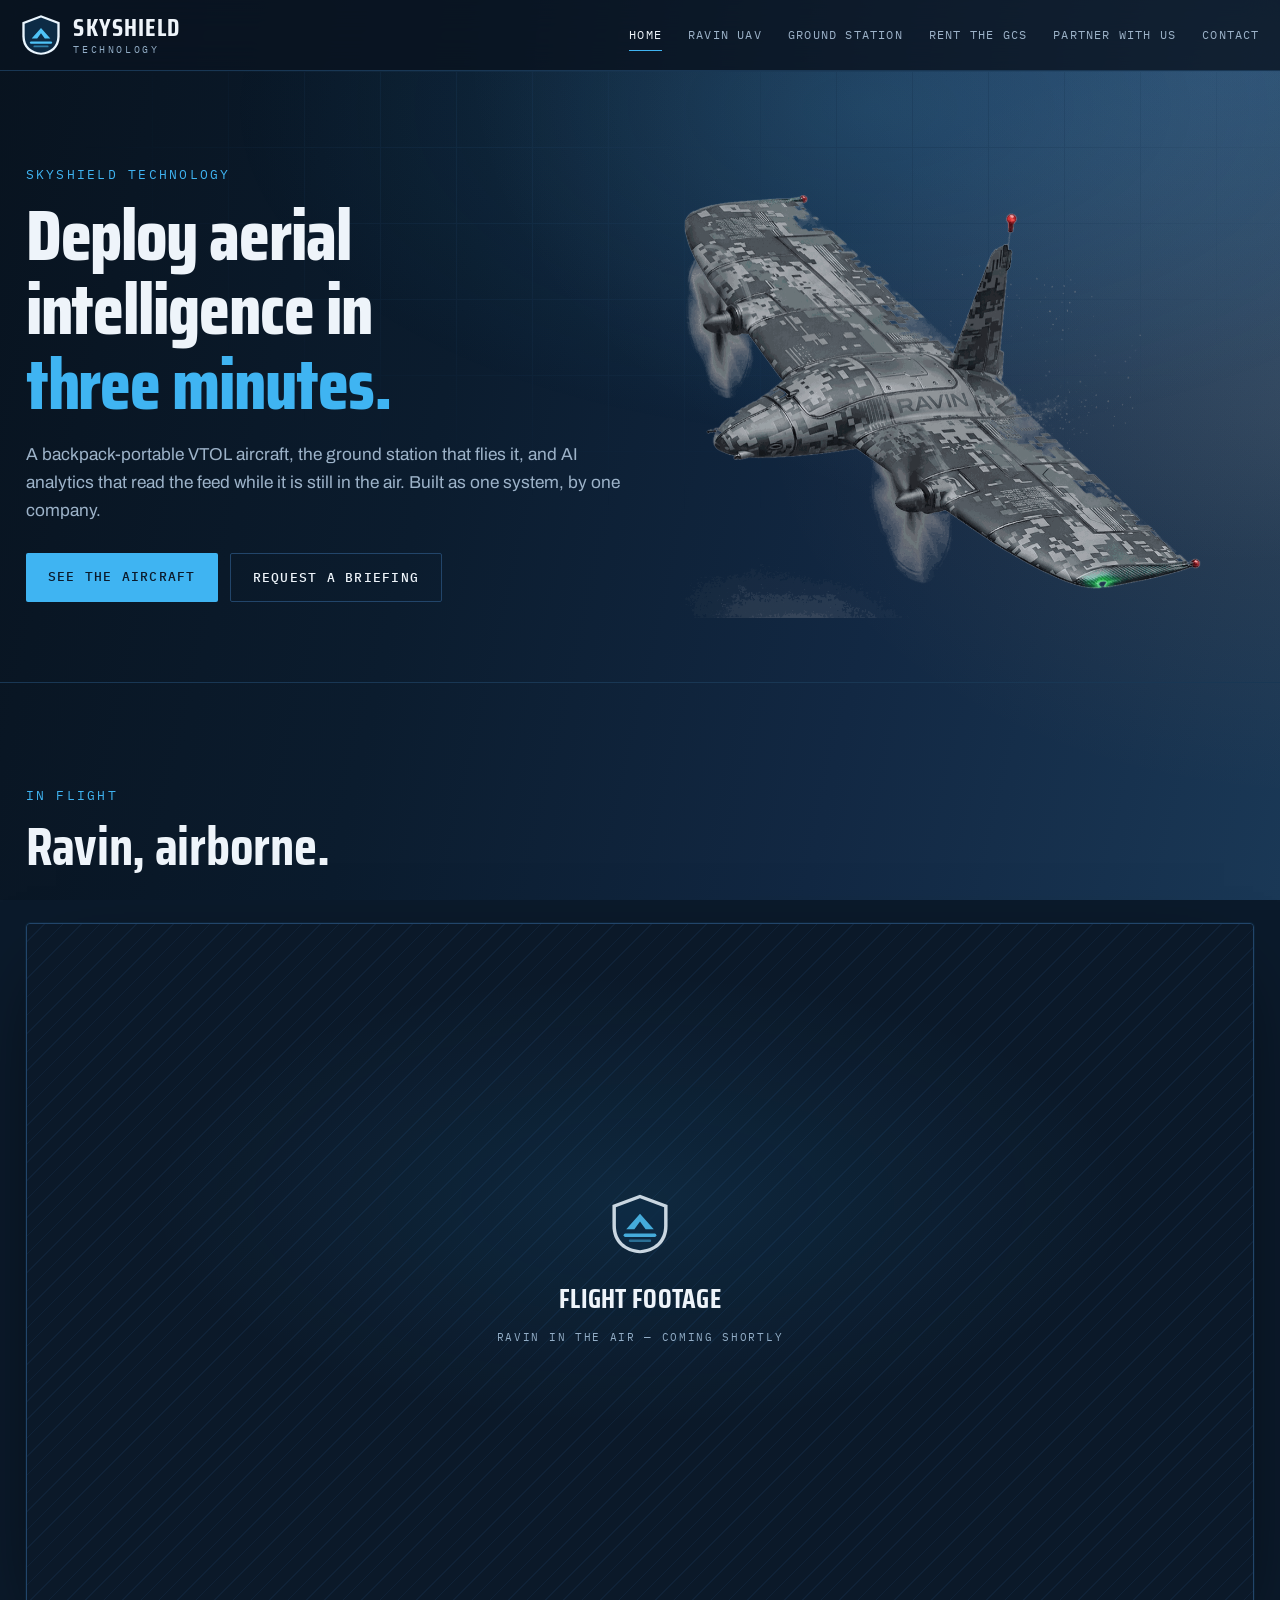
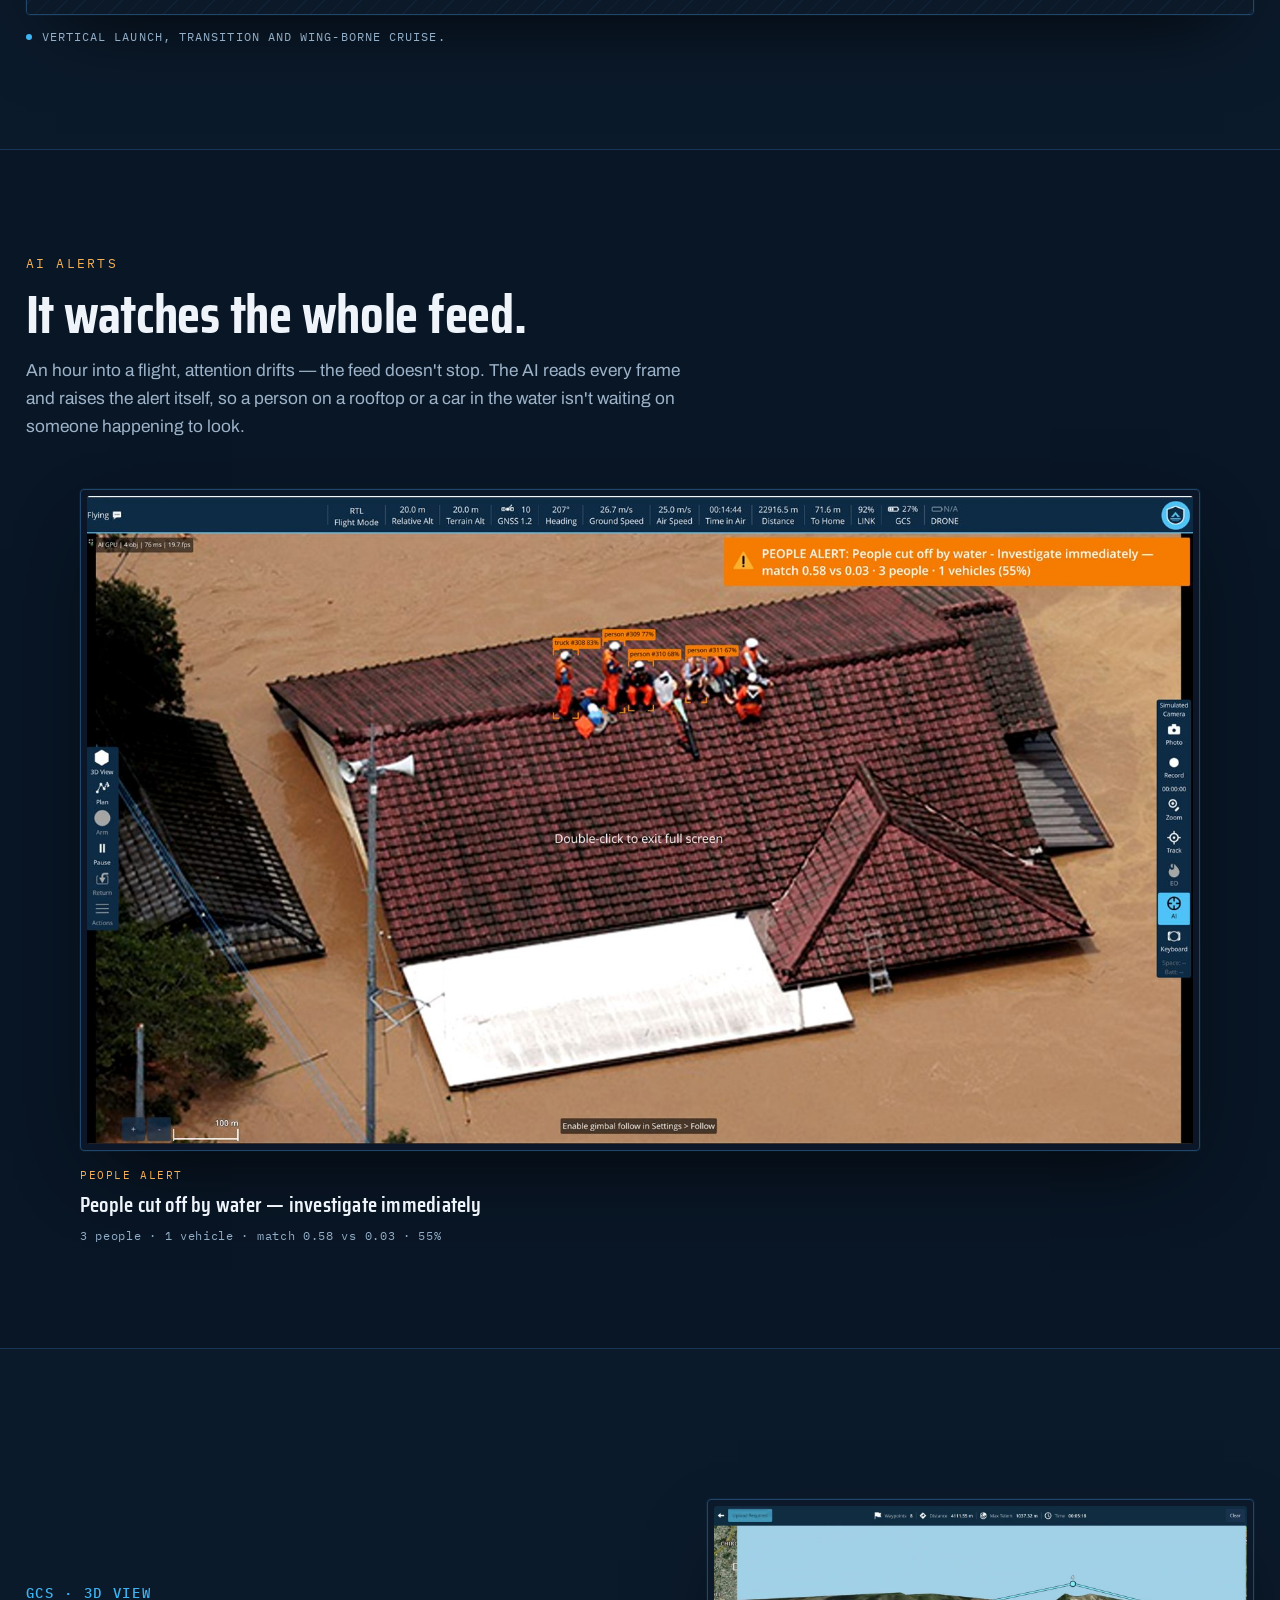
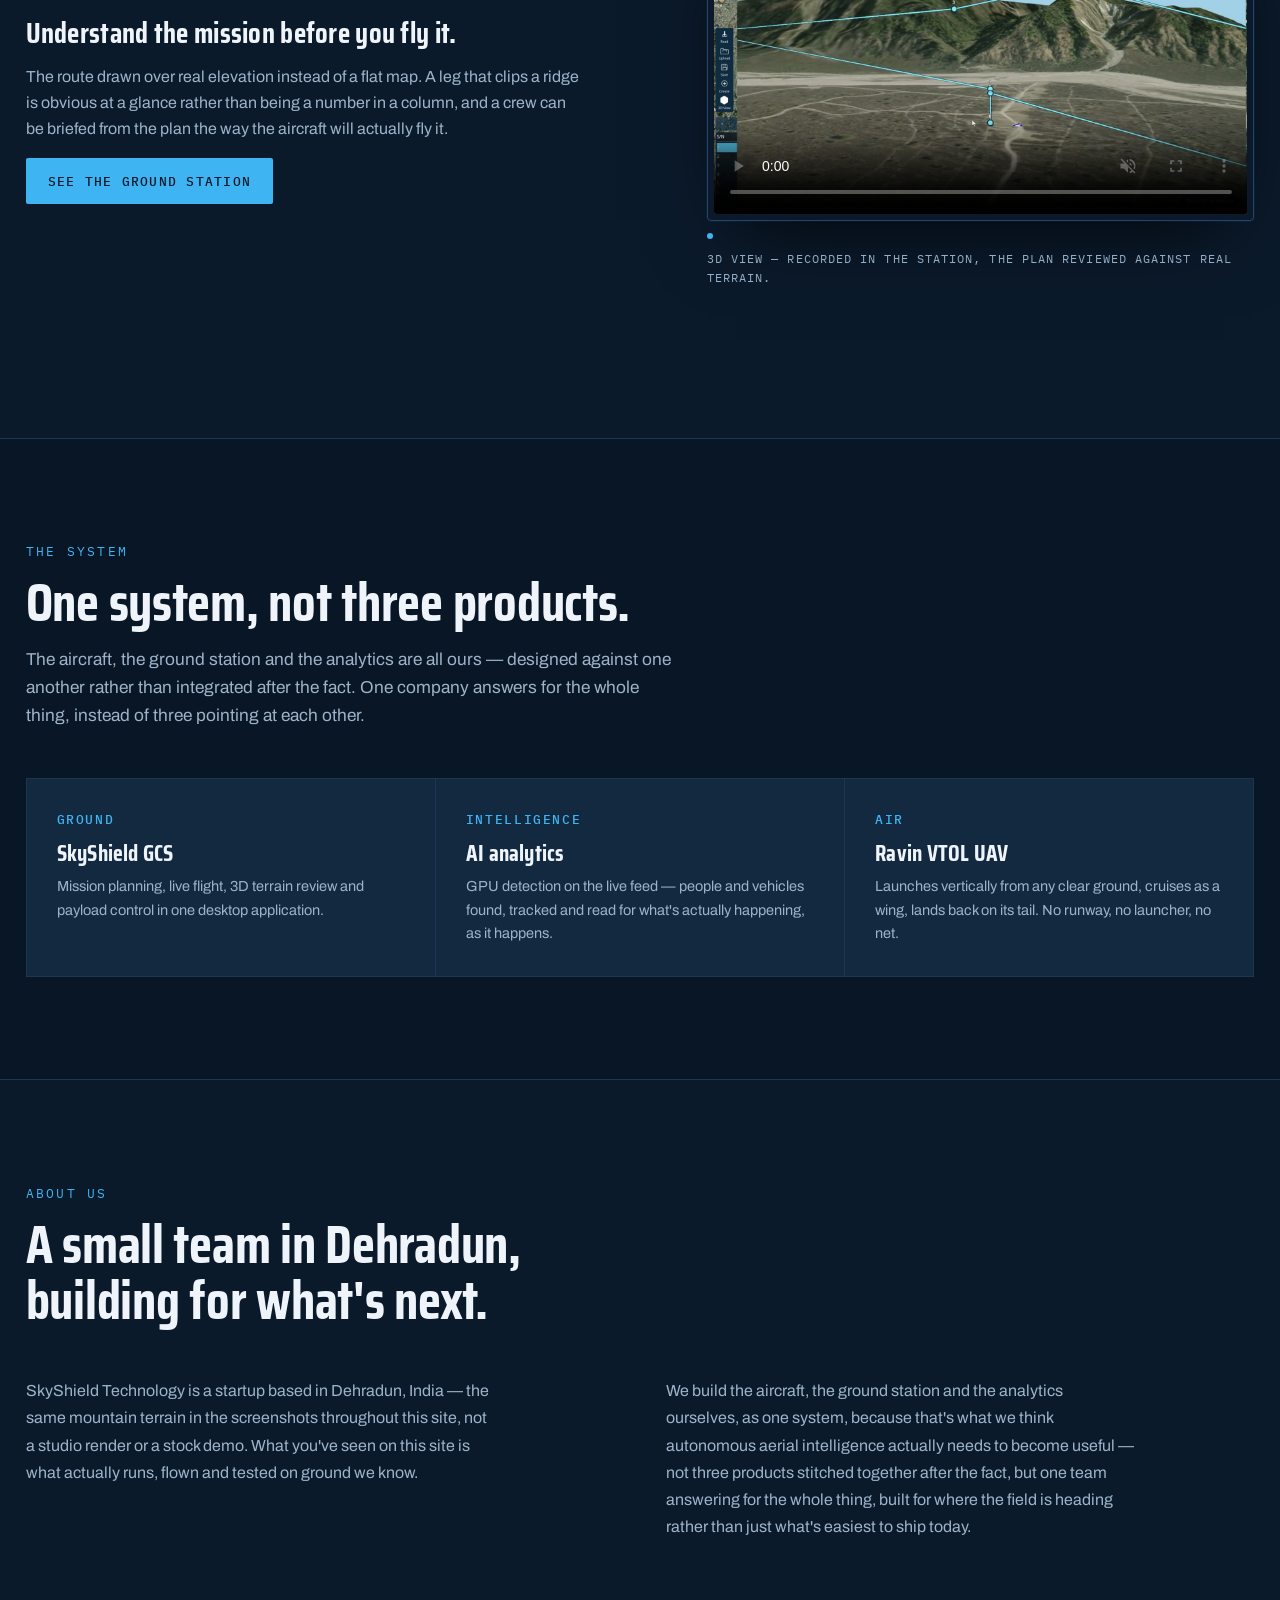
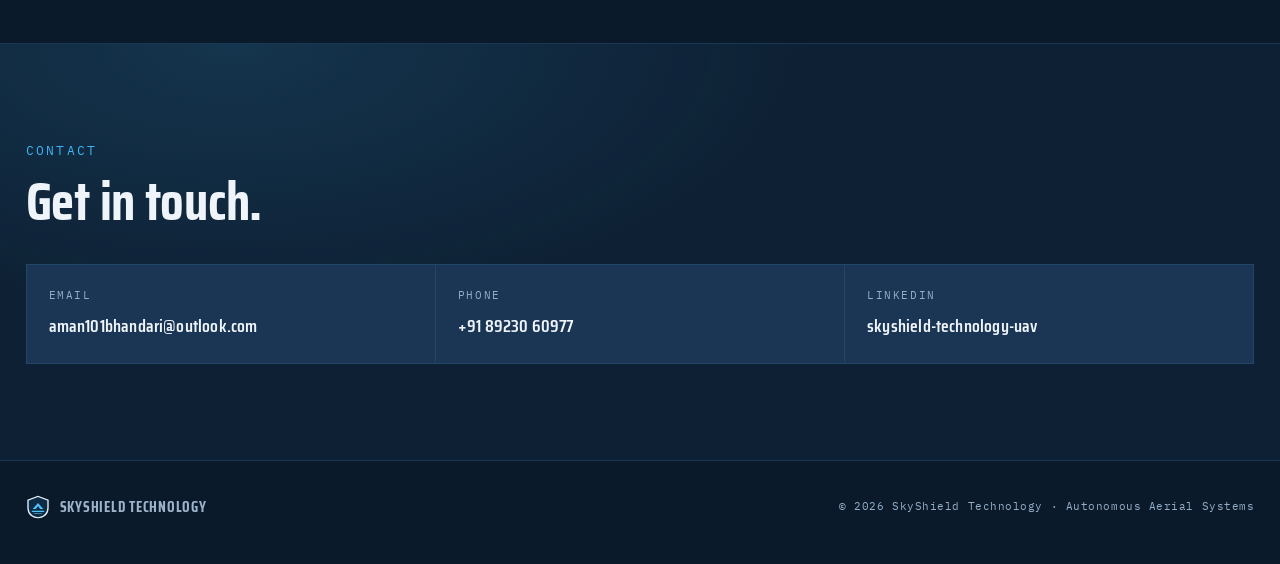
==== index.html @ d3420829 "Make the site usable on phones Below 940px the five nav links were hidden with nothing in their plac" ====
<!DOCTYPE html>
<html lang="en">
<head>
<meta charset="utf-8">
<meta name="viewport" content="width=device-width, initial-scale=1">
<title>SkyShield Technology</title>
<meta name="description" content="SkyShield Technology builds the Ravin VTOL UAV, the SkyShield ground control station and an on-GPU AI analytics system — aerial intelligence deployed in three minutes.">
<link rel="icon" href="assets/logo.svg">
<link rel="preconnect" href="https://fonts.googleapis.com">
<link rel="preconnect" href="https://fonts.gstatic.com" crossorigin>
<link rel="stylesheet" href="https://fonts.googleapis.com/css2?family=Saira+Condensed:wght@600;700;800&family=Archivo:wght@400;500;600&family=IBM+Plex+Mono:wght@400;500&display=swap">
<link rel="stylesheet" href="assets/site.css">
<script>document.documentElement.classList.add('js')</script>
</head>
<body>

<header>
  <div class="navbar">
    <a class="brand" href="index.html">
      <img src="assets/logo.svg" alt="">
      <span class="brand-name">
        <b>Sky<i>Shield</i></b>
        <span>Technology</span>
      </span>
    </a>
    <nav class="links" id="siteNav" aria-label="Main">
      <a href="index.html" aria-current="page">Home</a>
      <a href="ravin.html">Ravin UAV</a>
      <a href="gcs.html">Ground Station</a>
      <a href="rent.html">Rent the GCS</a>
      <a href="partner.html">Partner With Us</a>
    </nav>
    <a class="nav-contact" href="#contact">Contact</a>
    <button class="nav-toggle" type="button" aria-expanded="false" aria-controls="siteNav" aria-label="Menu">
      <span></span><span></span><span></span>
    </button>
  </div>
</header>

<section class="hero">
  <div class="hero-inner">
    <div>
      <p class="eyebrow">SkyShield Technology</p>
      <h1>Deploy aerial intelligence in <em>three minutes.</em></h1>
      <p class="lede">
        A backpack-portable VTOL aircraft, the ground station that flies it, and
        AI analytics that read the feed while it is still in the air. Built as
        one system, by one company.
      </p>
      <div class="actions">
        <a class="btn btn-primary" href="ravin.html">See the aircraft</a>
        <a class="btn btn-ghost" href="#contact">Request a briefing</a>
      </div>
    </div>
    <img class="hero-art" src="assets/ravin-render.png"
         alt="The Ravin VTOL tailsitter in flight in a digital camouflage scheme, both wing propellers turning and wingtip navigation lights lit.">
  </div>
</section>

<section class="band">
  <div class="wrap">
    <div class="sechead">
      <p class="eyebrow">In flight</p>
      <h2 class="h2">Ravin, airborne.</h2>
    </div>

    <!-- Reserved slot for real Ravin flight footage. Drop the file in as
         assets/ravin-flight.mp4 and it replaces the placeholder automatically —
         no markup change needed. -->
    <figure class="flightslot" id="flightSlot">
      <div class="screenframe">
        <video id="flightVideo" controls muted loop playsinline preload="metadata" hidden
               poster="assets/ravin-flight-poster.jpg">
          <source src="assets/ravin-flight.mp4" type="video/mp4">
        </video>
        <div class="vidplaceholder" id="flightPlaceholder">
          <svg viewBox="0 0 72 72" aria-hidden="true">
            <path d="M36 2 4 14v24c0 20 14 30.5 32 32 18-1.5 32-12 32-32V14Z" fill="#eaf6ff"/>
            <path d="M36 6 8 16.5v21.3C8 55.8 20 65 36 66.4 52 65 64 55.8 64 37.8V16.5Z" fill="#0d2b45"/>
            <path d="M20 42 36 24l16 18h-9.5L36 33.2 29.5 42Z" fill="#4fc3f7"/>
            <rect x="17" y="47" width="38" height="4" rx="2" fill="#4fc3f7"/>
            <rect x="23" y="54" width="26" height="3" rx="1.5" fill="#4fc3f7" opacity=".55"/>
          </svg>
          <span style="display:block">
            <b>Flight footage</b>
            <span>Ravin in the air — coming shortly</span>
          </span>
        </div>
      </div>
      <p class="shot-cap">Vertical launch, transition and wing-borne cruise.</p>
    </figure>
  </div>
</section>

<section class="band alt">
  <div class="wrap">
    <div class="sechead">
      <p class="eyebrow amber">AI alerts</p>
      <h2 class="h2">It watches the whole feed.</h2>
      <p class="lede">
        An hour into a flight, attention drifts — the feed doesn't stop. The AI reads
        every frame and raises the alert itself, so a person on a rooftop or a car in
        the water isn't waiting on someone happening to look.
      </p>
    </div>

    <!-- Captions are real markup rather than data- attributes on the slides: with the
         script absent, the image and caption already carrying "active" are the ones that
         show, so this degrades to a single captioned screenshot rather than an empty
         frame or an unlabelled one. -->
    <div class="alertshow" id="alertShow">
      <div class="screenframe">
        <div class="alertstage">
          <img class="active" src="assets/alert-people-rooftop.jpg"
               alt="The ground station over a flooded town, the water risen to the eaves. Four people in orange rescue gear are gathered on a tiled rooftop, each boxed and labelled — person #309 at 77 percent, person #310 at 68 percent, person #311 at 67 percent — with a truck picked out at 83 percent. An amber banner reads 'PEOPLE ALERT: People cut off by water - Investigate immediately — match 0.58 vs 0.03 · 3 people · 1 vehicles (55%)'.">
          <img src="assets/alert-people-swimmer.jpg" loading="lazy"
               alt="A wide stretch of open turquoise water seen from altitude, empty but for two swimmers far apart. Both are boxed and labelled, person #5 at 67 percent and person #4 at 78 percent. An amber banner reads 'PEOPLE ALERT: Person in water - Investigate immediately — match 0.65 vs 0.00 · 1 people (65%)'.">
          <img src="assets/alert-vehicle-water.jpg" loading="lazy"
               alt="A top-down view of a pale blue car stranded in brown floodwater beside a submerged roadway, wake streaming past it. The car is boxed and labelled car #351 at 94 percent. An amber banner reads 'VEHICLE ALERT: Vehicle in water - Investigate - occupants unknown — match 0.73 vs 0.24 · 1 vehicles · Flooding 0.70 (48%)'.">
          <img src="assets/alert-vehicle-fire.jpg" loading="lazy"
               alt="An overhead view of a car park where an articulated tanker is alight, black smoke streaming across the tarmac. Two fire engines already on scene are boxed and labelled at 62 and 66 percent, the burning trailer at 56 percent. An amber banner reads 'VEHICLE ALERT: Vehicle on fire - Investigate for occupants — match 0.84 vs 0.00 · 1 people · Fire seen 0.48 (84%)'.">
          <img src="assets/alert-fire-wildfire.jpg" loading="lazy"
               alt="Woodland seen from directly above, pale smoke drifting in sheets across burnt ground with small fronts of open flame showing orange between the trees and a cluster of outbuildings near the centre. An amber banner reads 'FIRE ALERT: Fire seen - Investigate extent — match 0.47 vs 0.00 (47%)'.">
        </div>
      </div>

      <div class="alertcaps">
        <div class="acap active">
          <span class="atype">People alert</span>
          <b>People cut off by water — investigate immediately</b>
          <span class="ameta">3 people · 1 vehicle · match 0.58 vs 0.03 · 55%</span>
        </div>
        <div class="acap">
          <span class="atype">People alert</span>
          <b>Person in water — investigate immediately</b>
          <span class="ameta">1 person · match 0.65 vs 0.00 · 65%</span>
        </div>
        <div class="acap">
          <span class="atype">Vehicle alert</span>
          <b>Vehicle in water — occupants unknown</b>
          <span class="ameta">1 vehicle · flooding 0.70 · match 0.73 vs 0.24 · 48%</span>
        </div>
        <div class="acap">
          <span class="atype">Vehicle alert</span>
          <b>Vehicle on fire — investigate for occupants</b>
          <span class="ameta">1 person · fire seen 0.48 · match 0.84 vs 0.00 · 84%</span>
        </div>
        <div class="acap">
          <span class="atype">Fire alert</span>
          <b>Fire seen — investigate extent</b>
          <span class="ameta">match 0.47 vs 0.00 · 47%</span>
        </div>
      </div>
    </div>
  </div>
</section>

<section class="band">
  <div class="wrap">
    <div class="window flip">
      <div class="window-body">
        <span class="winlabel">GCS · 3D View</span>
        <h3>Understand the mission before you fly it.</h3>
        <p class="sub">The route drawn over real elevation instead of a flat map. A leg that clips a ridge is obvious at a glance rather than being a number in a column, and a crew can be briefed from the plan the way the aircraft will actually fly it.</p>
        <div class="actions">
          <a class="btn btn-primary" href="gcs.html">See the ground station</a>
        </div>
      </div>
      <div class="window-media">
        <!-- controls + preload="metadata" rather than the autoplay this same recording gets
             on gcs.html, for two reasons: it matches the flight-footage slot further down
             this page, and the file is 3.2MB — four times the rest of the home page put
             together — which is not worth spending before a visitor asks for it. The poster
             is a real frame from the recording, so the slot reads as a screenshot until
             played rather than as an empty box. -->
        <div class="screenframe">
          <video controls muted loop playsinline preload="metadata"
                 poster="assets/gcs-demo-poster.jpg">
            <source src="assets/skyshield-gcs-demo.mp4" type="video/mp4">
          </video>
        </div>
        <p class="shot-cap">3D View — recorded in the station, the plan reviewed against real terrain.</p>
      </div>
    </div>
  </div>
</section>

<section class="band alt">
  <div class="wrap">
    <div class="sechead">
      <p class="eyebrow">The system</p>
      <h2 class="h2">One system, not three products.</h2>
      <p class="lede">
        The aircraft, the ground station and the analytics are all ours — designed
        against one another rather than integrated after the fact. One company
        answers for the whole thing, instead of three pointing at each other.
      </p>
    </div>

    <div class="grid c3">
      <div class="cell">
        <span class="tag">Ground</span>
        <h3>SkyShield GCS</h3>
        <p>Mission planning, live flight, 3D terrain review and payload control in one desktop application.</p>
      </div>
      <div class="cell">
        <span class="tag">Intelligence</span>
        <h3>AI analytics</h3>
        <p>GPU detection on the live feed — people and vehicles found, tracked and read for what's actually happening, as it happens.</p>
      </div>
      <div class="cell">
        <span class="tag">Air</span>
        <h3>Ravin VTOL UAV</h3>
        <p>Launches vertically from any clear ground, cruises as a wing, lands back on its tail. No runway, no launcher, no net.</p>
      </div>
    </div>
  </div>
</section>

<section class="band">
  <div class="wrap">
    <div class="sechead">
      <p class="eyebrow">About us</p>
      <h2 class="h2">A small team in Dehradun, building for what's next.</h2>
    </div>
    <div class="prose2">
      <p>SkyShield Technology is a startup based in Dehradun, India — the same
      mountain terrain in the screenshots throughout this site, not a studio
      render or a stock demo. What you've seen on this site is what actually
      runs, flown and tested on ground we know.</p>
      <p>We build the aircraft, the ground station and the analytics ourselves,
      as one system, because that's what we think autonomous aerial intelligence
      actually needs to become useful — not three products stitched together
      after the fact, but one team answering for the whole thing, built for
      where the field is heading rather than just what's easiest to ship today.</p>
    </div>
  </div>
</section>

<section class="contact" id="contact">
  <div class="wrap">
    <p class="eyebrow">Contact</p>
    <h2 class="h2">Get in touch.</h2>
    <div class="cbox">
      <div><span>Email</span><a href="mailto:aman101bhandari@outlook.com">aman101bhandari@outlook.com</a></div>
      <div><span>Phone</span><a href="tel:+918923060977">+91 89230 60977</a></div>
      <div><span>LinkedIn</span><a href="https://www.linkedin.com/company/skyshield-technology-uav/"
           target="_blank" rel="noopener">skyshield-technology-uav</a></div>
    </div>
  </div>
</section>

<footer>
  <div class="wrap">
    <div class="fbrand"><img src="assets/logo.svg" alt=""><b>SkyShield Technology</b></div>
    <div class="note">© 2026 SkyShield Technology · Autonomous Aerial Systems</div>
  </div>
</footer>

<script src="assets/site.js"></script>
</body>
</html>
---- assets/site.css ----
/* ============================================================
   SkyShield Technology — shared stylesheet
   Single dark theme, deliberately: the product's own world (the
   ground station, the ops room) is dark. Every colour is painted
   explicitly so nothing depends on a host background.
   ============================================================ */
/* Dusk, not midnight: the ground is a blue-hour sky rather than flat black, and it lifts
   toward the right the way the last light does. Surfaces are translucent over it so that
   gradient stays visible through the whole page instead of being covered by opaque bands. */
:root{
  --ink:#0b1a2b;
  --panel:#102438;
  --panel-2:#16304a;
  --line:#22456a;
  --line-soft:#193754;
  --accent:#3fb4f2;
  --accent-dim:#2585c2;
  --amber:#f5b055;
  --text:#eef4fa;
  --muted:#9db3c9;
  /* Lifted from #7290ac: against the lightest part of the dusk gradient that measured 3.61
     contrast, under the 4.5 AA threshold for the small uppercase labels this colour is
     used on. This clears it. */
  --muted-2:#93aec7;

  --surface:rgba(10,22,37,.55);
  --surface-alt:rgba(14,30,48,.55);

  --display:"Saira Condensed",-apple-system,"Segoe UI",sans-serif;
  --body:"Archivo",-apple-system,"Segoe UI",Roboto,sans-serif;
  --mono:"IBM Plex Mono",ui-monospace,"SFMono-Regular",Consolas,monospace;

  /* Wide content column with a slim gutter: at 1240px the page left a couple of hundred
     pixels of dead space each side on a large display, which also made the content look
     detached from the full-bleed header. This keeps it close to the header's own inset. */
  --wrap:1680px;
  --pad:clamp(16px,2vw,34px);
}
*{box-sizing:border-box}
html{scroll-behavior:smooth}
/* The header is sticky and 70px tall, so without this every in-page jump -- #contact,
   #connect, the partner form -- lands with its heading tucked underneath it. */
html{scroll-padding-top:84px}
@media (prefers-reduced-motion:reduce){
  html{scroll-behavior:auto}
  *,*::before,*::after{animation-duration:.001ms!important;transition-duration:.001ms!important}
}
body{
  margin:0;background:var(--ink);color:var(--text);
  font-family:var(--body);font-size:16px;line-height:1.62;
  -webkit-font-smoothing:antialiased;
}
/* The dusk sky itself. On a fixed pseudo-element rather than background-attachment:fixed,
   which janks badly on mobile. Light sits top-right and falls away to the left, with a
   thin warm band low on the right where the sun has just gone. */
body::before{
  content:"";position:fixed;inset:0;z-index:-1;pointer-events:none;
  background:
    radial-gradient(1250px 820px at 97% 6%,rgba(125,180,230,.24),transparent 62%),
    radial-gradient(950px 640px at 104% 46%,rgba(247,178,124,.10),transparent 60%),
    linear-gradient(103deg,#08131f 0%,#0b1c2e 36%,#122843 68%,#1a3856 100%);
}
img{max-width:100%;display:block}
a{color:inherit}
:focus-visible{outline:2px solid var(--accent);outline-offset:3px}
.wrap{max-width:var(--wrap);margin:0 auto;padding-inline:var(--pad)}

/* ---------- type ---------- */
.eyebrow{
  font-family:var(--mono);font-size:12.5px;letter-spacing:.18em;
  text-transform:uppercase;color:var(--accent);margin:0 0 14px;
}
.eyebrow.amber{color:var(--amber)}
h1,h2,h3,h4{font-family:var(--display);font-weight:700;text-wrap:balance;margin:0;line-height:1.04}
h2.h2{font-size:clamp(30px,4.4vw,54px);letter-spacing:-.005em}
h3{font-size:clamp(19px,2vw,23px);line-height:1.2;letter-spacing:.01em}
p{margin:0 0 16px}
.lede{font-size:clamp(16px,1.35vw,18.5px);color:var(--muted);max-width:60ch}
.sub{color:var(--muted);max-width:62ch}

/* ---------- header ---------- */
header{
  position:sticky;top:0;z-index:60;
  background:rgba(9,20,33,.78);backdrop-filter:blur(16px);
  border-bottom:1px solid var(--line-soft);
}
/* Full-bleed bar rather than the centred content column, so the mark sits hard against
   the left edge on any screen width instead of drifting inward as the viewport grows. */
.navbar{
  max-width:none;margin:0;padding-inline:clamp(14px,1.6vw,26px);
  height:70px;display:flex;align-items:center;gap:26px;
}
.brand{display:flex;align-items:center;gap:11px;text-decoration:none;flex-shrink:0}
.brand img{width:42px;height:42px;object-fit:contain}
.brand-name{display:flex;flex-direction:column;line-height:1}
.brand-name b{
  font-family:var(--display);font-weight:700;font-size:25px;
  letter-spacing:.045em;text-transform:uppercase;color:var(--text);
}
/* One colour. Splitting SKY and SHIELD across two colours read as two words rather than
   one company name, and the logo beside it already carries the accent. */
.brand-name b i{font-style:normal;color:inherit}
.brand-name span{
  font-family:var(--mono);font-size:10px;letter-spacing:.26em;
  text-transform:uppercase;color:var(--muted-2);margin-top:5px;
}
nav.links{margin-left:auto;display:flex;gap:26px}
nav.links a,.nav-contact{
  font-family:var(--mono);font-size:12px;letter-spacing:.1em;text-transform:uppercase;
  color:var(--muted);text-decoration:none;padding:6px 0;
  border-bottom:1px solid transparent;transition:color .18s,border-color .18s;
}
nav.links a:hover,nav.links a:focus-visible,
.nav-contact:hover,.nav-contact:focus-visible{color:var(--text);border-bottom-color:var(--accent)}
nav.links a[aria-current="page"]{color:var(--text);border-bottom-color:var(--accent)}
/* Its own element rather than a fifth item inside nav.links, on purpose: nav.links
   disappears below 940px (next rule), and this is what has to stay reachable on a phone
   -- same job it did back when this was styled as a standalone button. margin-left:auto
   with the sibling override at 0 is the same pairing nav.links itself uses, so the two
   sit as one right-aligned cluster on desktop, and this alone remains on mobile. */
.nav-contact{margin-left:auto}
nav.links ~ .nav-contact{margin-left:0}
/* ---------- mobile menu ----------
   Below 940px the five links no longer fit beside the mark. They used to simply vanish,
   which left a phone with no route to Ravin, the GCS, the rental page or the partner form
   except through links buried inside the pages. They now fold behind a menu button.

   The collapsed version is gated on .js, which an inline script in each page's <head>
   sets before first paint. Without JS the button would be dead, so the links fall back to
   a wrapped row under the mark instead -- always reachable, just not folded away. Setting
   the flag that early, rather than from site.js at the end of the body, is what stops
   that fallback row flashing up and then collapsing on every page load. */
.nav-toggle{display:none}
@media (max-width:940px){
  .navbar{flex-wrap:wrap;height:auto;min-height:70px}
  nav.links{order:3;flex-basis:100%;margin-left:0;flex-wrap:wrap;gap:2px 18px;padding-bottom:8px}
  /* Pushes Contact to the right edge. The desktop pairing (nav.links carrying the auto
     margin, this one zeroed) stops working once the links leave the row, and Contact was
     left sitting hard against the mark. */
  nav.links ~ .nav-contact{margin-left:auto}

  .js .navbar{flex-wrap:nowrap;height:70px}
  /* Solid, unlike the header's translucent tint: the page's headline showed through behind
     the links. top clears the header's 1px border, which then reads as the divider. */
  .js nav.links{
    display:none;position:absolute;left:0;right:0;top:calc(100% + 1px);
    flex-direction:column;gap:0;padding:4px clamp(14px,1.6vw,26px) 10px;
    background:var(--ink);border-bottom:1px solid var(--line-soft);
    box-shadow:0 18px 30px rgba(0,0,0,.35);
  }
  .js header.nav-open nav.links{display:flex}
  .js nav.links a{padding:15px 0;font-size:13px;border-bottom:1px solid var(--line-soft)}
  .js nav.links a:last-child{border-bottom:0}
  .js nav.links a[aria-current="page"]{color:var(--accent);border-bottom-color:var(--line-soft)}

  .js .nav-toggle{
    display:flex;flex-direction:column;justify-content:center;align-items:center;gap:5px;
    width:44px;height:44px;margin-right:-10px;padding:0;
    background:transparent;border:0;cursor:pointer;color:var(--text);
  }
  .nav-toggle span{display:block;width:22px;height:2px;background:currentColor;transition:transform .2s,opacity .2s}
  header.nav-open .nav-toggle span:nth-child(1){transform:translateY(7px) rotate(45deg)}
  header.nav-open .nav-toggle span:nth-child(2){opacity:0}
  header.nav-open .nav-toggle span:nth-child(3){transform:translateY(-7px) rotate(-45deg)}

  /* The two header controls that stay on screen, brought up to a 44px tap height. */
  .nav-contact{padding:13px 4px}
  .brand{padding-block:5px}
}
@media (max-width:560px){
  .navbar{gap:12px}
  .brand img{width:34px;height:34px}
  .brand-name b{font-size:20px}
  .brand-name span{font-size:9.5px;letter-spacing:.22em;margin-top:4px}
}

/* ---------- buttons ---------- */
.btn{
  font-family:var(--mono);font-size:12.5px;letter-spacing:.1em;text-transform:uppercase;
  text-decoration:none;padding:13px 22px;border-radius:2px;font-weight:500;
  display:inline-block;transition:background .18s,border-color .18s,color .18s;
}
.btn-primary{background:var(--accent);color:var(--ink)}
.btn-primary:hover{background:#4dbcf9}
.btn-ghost{border:1px solid var(--line);color:var(--text)}
.btn-ghost:hover{border-color:var(--accent);color:var(--accent)}
.actions{display:flex;flex-wrap:wrap;gap:12px}

/* ---------- hero ---------- */
.hero{
  position:relative;border-bottom:1px solid var(--line-soft);
  background:radial-gradient(1000px 520px at 68% 6%,rgba(63,180,242,.13),transparent 64%);
  overflow:hidden;
}
.hero::after{
  content:"";position:absolute;inset:0;pointer-events:none;
  background-image:linear-gradient(var(--line-soft) 1px,transparent 1px),
                   linear-gradient(90deg,var(--line-soft) 1px,transparent 1px);
  background-size:76px 76px;
  -webkit-mask-image:radial-gradient(820px 500px at 55% 10%,#000 20%,transparent 76%);
  mask-image:radial-gradient(820px 500px at 55% 10%,#000 20%,transparent 76%);
  opacity:.45;
}
.hero-inner{
  position:relative;z-index:1;max-width:var(--wrap);margin:0 auto;
  padding:clamp(46px,6vw,78px) var(--pad) clamp(40px,5vw,64px);
  display:grid;grid-template-columns:1fr .92fr;gap:clamp(20px,3vw,48px);align-items:center;
}
@media (max-width:960px){.hero-inner{grid-template-columns:1fr;gap:8px}}
.hero h1{
  font-size:clamp(38px,5.6vw,72px);letter-spacing:-.015em;font-weight:800;
  margin:0 0 20px;max-width:14ch;
}
.hero h1 em{font-style:normal;color:var(--accent);display:block}
.hero .lede{margin-bottom:28px}
/* ---------- hero aircraft, in flight ----------
   The render's propellers are already motion-blurred discs, so spinning something on top
   of them fights the image rather than adding to it. What actually sells "airborne" is
   the airframe itself never sitting perfectly still: a long, shallow rise-and-bank on an
   odd-numbered period so the two axes drift out of phase and the loop never reads as a
   loop. Paused outright for anyone who asked for reduced motion. */
/* Amplitude roughly doubled from the original shallow-float pass -- that read as static at
   a glance rather than alive. Still one continuous bank-and-climb, not a bounce: the rotate
   values stay small enough that it reads as flight, not a wobble. */
.hero-art{width:100%;display:block;will-change:transform;animation:fly 9s ease-in-out infinite}
@keyframes fly{
  0%   {transform:translate3d(0,0,0) rotate(0deg)}
  28%  {transform:translate3d(6px,-26px,0) rotate(-1.6deg)}
  55%  {transform:translate3d(-4px,-10px,0) rotate(1deg)}
  78%  {transform:translate3d(8px,-32px,0) rotate(-.8deg)}
  100% {transform:translate3d(0,0,0) rotate(0deg)}
}
@media (prefers-reduced-motion:reduce){.hero-art{animation:none}}
@media (max-width:960px){.hero-art{max-width:560px;margin-inline:auto}}

/* ---------- scroll reveal ----------
   Sections start slightly low and transparent and settle as they enter view. The class is
   added by script, so with JS off nothing is ever left invisible. */
.reveal{opacity:0;transform:translate3d(0,18px,0);
        transition:opacity .7s cubic-bezier(.22,.61,.36,1),transform .7s cubic-bezier(.22,.61,.36,1)}
.reveal.in{opacity:1;transform:none}
@media (prefers-reduced-motion:reduce){.reveal{opacity:1;transform:none;transition:none}}

/* page hero for interior pages — no product art, tighter */
.pagehead{
  border-bottom:1px solid var(--line-soft);
  background:radial-gradient(900px 420px at 26% 0%,rgba(63,180,242,.11),transparent 64%);
}
.pagehead .wrap{padding-block:clamp(46px,6vw,86px)}
/* No max-width: the headline is meant to run the full column and use the right-hand side
   of the screen, which sat empty when it was capped at 16ch. The lede stays measured. */
/* Cap raised from 62px so the headline keeps growing on large displays and actually
   reaches the right-hand side, rather than stopping short and leaving the column empty. */
.pagehead h1{font-size:clamp(34px,4.7vw,86px);letter-spacing:-.015em;font-weight:800;margin-bottom:20px;max-width:none}
.pagehead .lede{max-width:74ch}
.pagehead h1 em{font-style:normal;color:var(--accent)}

/* ---------- stat counters ---------- */
.stats{border-top:1px solid var(--line-soft);border-bottom:1px solid var(--line-soft);background:rgba(7,16,28,.40)}
.stats .row{
  max-width:var(--wrap);margin:0 auto;padding-inline:var(--pad);
  display:grid;grid-template-columns:repeat(auto-fit,minmax(140px,1fr));
}
.stat{padding:22px 22px 22px 0;border-right:1px solid var(--line-soft)}
.stat:last-child{border-right:0}
.stat b{
  display:block;font-family:var(--display);font-weight:700;
  font-size:clamp(24px,2.8vw,34px);letter-spacing:.01em;color:var(--text);
  font-variant-numeric:tabular-nums;line-height:1.05;
}
.stat span{
  display:block;font-family:var(--mono);font-size:10px;letter-spacing:.15em;
  text-transform:uppercase;color:var(--muted-2);margin-top:6px;
}
@media (max-width:700px){.stat{border-right:0;border-bottom:1px solid var(--line-soft);padding-right:0}}

/* ---------- sections ---------- */
section.band{padding:clamp(58px,8vw,104px) 0;border-bottom:1px solid var(--line-soft);background:transparent}
section.band.alt{background:rgba(7,16,28,.34)}
/* The 64ch cap used to sit on the whole block, which is a body-text measure — at display
   sizes it forced short headings to wrap after three or four words and left the right of
   the column empty. Cap the paragraph instead and let the heading use the width. */
.sechead{max-width:none;margin-bottom:clamp(30px,4vw,48px)}
.sechead h2.h2{margin-bottom:14px;max-width:24ch}
.sechead .lede,.sechead .sub{max-width:66ch}

/* full-bleed visual rest: a statement and an image, no body copy */
.statement{
  position:relative;border-bottom:1px solid var(--line-soft);
  background:rgba(18,40,63,.42);overflow:hidden;
}
.statement img,.statement video{width:100%;display:block}
.statement .cap{
  max-width:var(--wrap);margin:0 auto;padding:clamp(30px,4vw,52px) var(--pad);
}
.statement h2{font-size:clamp(28px,4.2vw,52px);letter-spacing:-.005em;max-width:18ch}
.statement h2 em{font-style:normal;color:var(--accent)}

/* ---------- form ----------
   The site has no backend -- submitting composes a pre-filled email rather than posting
   anywhere (see site.js). Styled to look like a real form because it behaves like one;
   the honesty is in the copy on the page, not in making the fields look provisional. */
.formgrid{display:grid;grid-template-columns:1fr 1fr;gap:18px;margin-top:clamp(24px,3vw,34px)}
.formgrid .field.full{grid-column:1/-1}
@media (max-width:640px){.formgrid{grid-template-columns:1fr}}
.field label{
  display:block;font-family:var(--mono);font-size:10.5px;letter-spacing:.14em;
  text-transform:uppercase;color:var(--muted-2);margin-bottom:8px;
}
/* 16px, not 15: iOS Safari zooms the whole page when a field under 16px takes focus,
   and leaves it zoomed after the keyboard closes. Padding is 13px rather than 12 to take
   the fields past a 44px tap height; they sat at 42. */
.field input,.field select,.field textarea{
  width:100%;background:var(--panel);border:1px solid var(--line);border-radius:3px;
  color:var(--text);font-family:var(--body);font-size:16px;padding:13px 14px;
  transition:border-color .15s;
}
.field textarea{resize:vertical;min-height:110px;line-height:1.5}
.field input:focus,.field select:focus,.field textarea:focus{
  outline:none;border-color:var(--accent);
}
.field input::placeholder,.field textarea::placeholder{color:var(--muted-2)}
/* Plain <select>, styled minimally rather than replaced -- a custom dropdown widget is a
   lot of machinery (keyboard nav, screen-reader state) to rebuild for one field. */
.field select{appearance:none;-webkit-appearance:none;cursor:pointer;
  background-image:url('data:image/svg+xml;utf8,<svg xmlns="http://www.w3.org/2000/svg" width="10" height="6"><path d="M0 0l5 6 5-6z" fill="%239db3c9"/></svg>');
  background-repeat:no-repeat;background-position:right 14px center;padding-right:34px;
}
.field select option{background:var(--panel)}
.form-status{
  margin-top:14px;font-family:var(--mono);font-size:12.5px;letter-spacing:.03em;
  color:var(--accent);display:none;
}
.form-status.show{display:block}

/* ---------- two-column prose ----------
   For a section that is genuinely two distinct short ideas (not a heading + one lede),
   set side by side rather than stacked -- avoids the empty-right-column look a single
   capped paragraph gets on a wide screen with nothing else to fill the row. */
.prose2{display:grid;grid-template-columns:1fr 1fr;gap:clamp(28px,4vw,56px);
        margin-top:clamp(22px,2.8vw,30px)}
.prose2 p{color:var(--muted);font-size:16px;line-height:1.7;margin:0;max-width:52ch}
@media (max-width:760px){.prose2{grid-template-columns:1fr}}

/* ---------- image rotator ----------
   Crossfades between stacked real screenshots on a timer (site.js). With JS off, only
   the first image ever gets the "active" class removed from it -- it stays opacity:1
   and simply doesn't rotate, so this degrades to a normal static screenshot rather than
   an empty frame. aspect-ratio holds the frame's height since absolutely positioned
   slides contribute none of their own. */
.rotator{position:relative;aspect-ratio:2880/1661;border-radius:2px;overflow:hidden}
.rotator img{position:absolute;inset:0;width:100%;height:100%;object-fit:cover;
             display:block;opacity:0;transition:opacity .7s ease}
.rotator img.active{opacity:1}

/* ---------- media frames ---------- */
.screenframe{
  border:1px solid var(--line);border-radius:4px;background:rgba(12,26,42,.72);padding:6px;
  box-shadow:0 30px 80px -30px rgba(0,0,0,.85),0 0 0 1px rgba(46,168,238,.07);
}
.screenframe img,.screenframe video{border-radius:2px;width:100%;display:block}
.screenframe video{background:#000}
.plate-light{
  background:#f2f6fa;border:1px solid var(--line);border-radius:4px;
  padding:clamp(12px,1.6vw,20px);
}
.plate-light img{width:100%;border-radius:2px}
/* Caps a frame at its image's native width so a capture is never upscaled. Used on the
   SAR evidence shot: at 1024px source it was being stretched to 1353px, which softened
   the alert text and the per-person confidences — the details that make it convincing. */
.screenframe.native{max-width:1036px;margin-inline:auto}

.shot-cap{
  font-family:var(--mono);font-size:12px;letter-spacing:.09em;text-transform:uppercase;
  color:var(--muted-2);margin:12px 0 0;display:flex;gap:10px;align-items:center;flex-wrap:wrap;
}
.shot-cap::before{content:"";width:6px;height:6px;border-radius:50%;background:var(--accent);flex-shrink:0}

/* ---------- AI alert slideshow ----------
   Each slide carries the station's own alert banner still in frame, so the claim the
   section makes and the proof of it are the same picture. One frame at full column width
   rather than a grid of five — the banner text is the entire point of the shot, and at
   grid size it falls below readable. The captions repeat it in the page's own type
   because the baked-in banner is small on a phone, and a screenshot's text is invisible
   to search and to a screen reader. */

/* Capped well inside the 1680px column, the way .screenframe.native already is. At the
   full column width the 1.71:1 capture renders about 980px tall, which fills a laptop
   viewport on its own and pushes the caption off the bottom of the screen — you cannot
   see the alert and what it says at the same time, which is the entire point of the
   block. At this width the slide is roughly 650px tall and the caption sits under it in
   the same view. The side margins this leaves are deliberate, not spare space. */
.alertshow{position:relative;max-width:1120px;margin-inline:auto}

/* The five captures came off the display a few pixels apart in height (932-945 at 1600
   wide). Pinning the ratio stops the frame resizing between slides, which would otherwise
   shunt everything below it up and down on every crossfade. */
.alertstage{position:relative;aspect-ratio:1600/938;border-radius:2px;overflow:hidden;background:#000}
.alertstage img{
  position:absolute;inset:0;width:100%;height:100%;object-fit:cover;display:block;
  opacity:0;transition:opacity .7s ease;
}
.alertstage img.active{opacity:1}

/* All five captions share one grid cell, so the block is as tall as the longest of them
   and nothing below moves when the slide changes; a caption wrapping to two lines would
   otherwise shunt the section below it down on every crossfade. visibility (not display)
   because it also takes the inactive captions out of the accessibility tree. */
.alertcaps{display:grid;margin-top:16px}
.acap{grid-area:1/1;opacity:0;visibility:hidden;transition:opacity .35s ease}
.acap.active{opacity:1;visibility:visible}
.acap .atype{
  display:block;font-family:var(--mono);font-size:10.5px;letter-spacing:.15em;
  text-transform:uppercase;color:var(--amber);margin-bottom:7px;
}
.acap b{
  display:block;font-family:var(--display);font-weight:600;letter-spacing:.01em;
  font-size:clamp(18px,1.7vw,23px);line-height:1.25;color:var(--text);
}
.acap .ameta{
  display:block;font-family:var(--mono);font-size:11.5px;letter-spacing:.06em;
  color:var(--muted-2);margin-top:8px;
}

/* With the manual controls gone, the slideshow is the only way to reach slides 2-5, so it
   has to keep advancing even here — stopping it would leave a reduced-motion visitor on
   the first alert forever. What gets removed is the animation, not the progression: the
   slide and its caption cut straight over instead of crossfading. */
@media (prefers-reduced-motion:reduce){
  .alertstage img,.acap{transition:none}
}

/* ---------- demo capture block ----------
   Narrower than the content column on purpose: at full width the capture competes with the
   screenshots above it, and it reads better as a closing exhibit than as another panel. */
/* ---------- flight video slot ----------
   Unlike the demo-capture block, this one shows a visible placeholder when the file is
   absent: it is a reserved slot for footage that does not exist yet, so it should look
   deliberately empty rather than silently vanish. */
.flightslot{margin:0}
.flightslot .screenframe{padding:0;overflow:hidden}
.flightslot video{width:100%;display:block;background:#000}
/* display:block above outranks the UA stylesheet's [hidden]{display:none}, which would
   otherwise leave an empty player sitting above the placeholder. Put it back explicitly. */
.flightslot video[hidden]{display:none}
.vidplaceholder{
  aspect-ratio:16/9;display:grid;place-content:center;justify-items:center;gap:14px;
  text-align:center;padding:clamp(20px,4vw,44px);
  background:
    radial-gradient(700px 320px at 50% 40%,rgba(46,168,238,.10),transparent 70%),
    repeating-linear-gradient(135deg,transparent 0 12px,rgba(23,50,79,.35) 12px 13px),
    rgba(12,26,42,.62);
}
.vidplaceholder svg{width:clamp(44px,5vw,62px);height:auto;opacity:.85}
.vidplaceholder b{
  font-family:var(--display);font-weight:700;letter-spacing:.01em;
  font-size:clamp(20px,2.4vw,27px);color:var(--text);display:block;
}
.vidplaceholder span{
  font-family:var(--mono);font-size:10.5px;letter-spacing:.16em;text-transform:uppercase;
  color:var(--muted-2);display:block;margin-top:8px;
}

/* ---------- cards ---------- */
.grid{display:grid;gap:1px;background:var(--line-soft);border:1px solid var(--line-soft)}
.grid.c3{grid-template-columns:repeat(3,1fr)}
.grid.c2{grid-template-columns:repeat(2,1fr)}
.grid.c4{grid-template-columns:repeat(4,1fr)}
@media (max-width:940px){.grid.c3,.grid.c4{grid-template-columns:repeat(2,1fr)}}
@media (max-width:620px){.grid.c3,.grid.c2,.grid.c4{grid-template-columns:1fr}}
.cell{background:var(--surface);padding:clamp(22px,2.6vw,30px)}
section.band.alt .cell{background:var(--surface-alt)}
.cell .tag{
  font-family:var(--mono);font-size:12.5px;letter-spacing:.13em;text-transform:uppercase;
  color:var(--accent);display:block;margin-bottom:11px;font-weight:500;
}
.cell h3{margin-bottom:8px}
.cell p{color:var(--muted);font-size:14.5px;margin:0}

/* ---------- per-window block ---------- */
.window{
  display:grid;grid-template-columns:1.15fr 1fr;gap:clamp(24px,4vw,56px);
  align-items:center;padding:clamp(28px,4vw,48px) 0;border-bottom:1px solid var(--line-soft);
}
.window:last-of-type{border-bottom:0}
.window.flip>.window-media{order:2}
@media (max-width:940px){
  .window{grid-template-columns:1fr;padding-block:clamp(24px,4vw,36px)}
  .window.flip>.window-media{order:0}
}
/* Bumped from 10.5px: this is the name of the screen being shown and was reading as fine
   print next to a 29px heading. Tracking eased off a touch as the size went up, since wide
   letter-spacing that suits 10px starts to look loose at 14px. */
.window-body .winlabel{
  font-family:var(--mono);font-size:14px;letter-spacing:.12em;text-transform:uppercase;
  color:var(--accent);display:block;margin-bottom:11px;font-weight:500;
}
.window-body h3{font-size:clamp(22px,2.4vw,29px);margin-bottom:14px}

/* ---------- tick list ---------- */
ul.ticks{list-style:none;margin:0;padding:0;display:grid;gap:10px}
ul.ticks li{position:relative;padding-left:23px;color:var(--muted);font-size:14.5px;line-height:1.5}
ul.ticks li::before{
  content:"";position:absolute;left:0;top:8px;width:9px;height:9px;
  border:1px solid var(--accent);background:transparent;
}
ul.ticks li b{color:var(--text);font-weight:600}

/* ---------- aircraft stage ---------- */
.ravin-stage{
  display:grid;grid-template-columns:1.4fr .85fr;align-items:center;
  gap:clamp(4px,1.5vw,24px);margin-bottom:clamp(26px,4vw,44px);
}
@media (max-width:900px){.ravin-stage{grid-template-columns:1fr;gap:0}}
/* backdrop is keyed out of the asset itself, so no mask or filter is needed here */
.stage-art{width:100%;display:block}

.specgrid{margin:0;display:grid;gap:0}
.specgrid>div{
  display:flex;justify-content:space-between;align-items:baseline;gap:14px;
  padding:9px 0;border-bottom:1px solid var(--line-soft);
}
.specgrid>div:last-child{border-bottom:0}
.specgrid dt{
  font-family:var(--mono);font-size:10.5px;letter-spacing:.13em;
  text-transform:uppercase;color:var(--muted-2);margin:0;
}
.specgrid dd{
  margin:0;font-family:var(--display);font-weight:600;font-size:17px;letter-spacing:.01em;
  color:var(--text);text-align:right;font-variant-numeric:tabular-nums;
}

/* ---------- module index ---------- */
.modindex{
  display:grid;gap:clamp(20px,3vw,36px);grid-template-columns:repeat(3,1fr);
  align-items:start;border-top:1px solid var(--line-soft);padding-top:clamp(24px,3vw,34px);
}
@media (max-width:820px){.modindex{grid-template-columns:repeat(2,1fr)}}
@media (max-width:480px){.modindex{grid-template-columns:1fr}}
.modgroup>span{
  display:block;font-family:var(--mono);font-size:12.5px;letter-spacing:.13em;
  text-transform:uppercase;color:var(--accent);margin-bottom:12px;font-weight:500;
  padding-bottom:9px;border-bottom:1px solid var(--line-soft);
}
.modgroup ul{list-style:none;margin:0;padding:0;display:grid;gap:7px}
.modgroup li{color:var(--muted);font-size:13.5px;line-height:1.45;padding-left:14px;position:relative}
.modgroup li::before{content:"";position:absolute;left:0;top:8px;width:5px;height:1px;background:var(--accent-dim)}

/* ---------- downloads ---------- */
.dl{display:grid;gap:1px;background:var(--line-soft);border:1px solid var(--line-soft);
    grid-template-columns:repeat(2,1fr)}
@media (max-width:700px){.dl{grid-template-columns:1fr}}
.dl a{
  background:var(--surface-alt);padding:22px clamp(18px,2.2vw,26px);text-decoration:none;
  display:flex;align-items:center;gap:16px;transition:background .18s;
}
.dl a:hover{background:rgba(26,56,86,.62)}
.dl .ic{
  width:34px;height:34px;flex-shrink:0;border:1px solid var(--line);border-radius:2px;
  display:grid;place-items:center;font-family:var(--mono);font-size:9px;
  letter-spacing:.06em;color:var(--accent);
}
.dl b{display:block;font-family:var(--display);font-weight:600;font-size:17px;letter-spacing:.01em;color:var(--text)}
.dl span{display:block;font-family:var(--mono);font-size:10.5px;letter-spacing:.11em;text-transform:uppercase;color:var(--muted-2);margin-top:4px}

/* ---------- next-page links ---------- */
.nextnav{display:grid;grid-template-columns:repeat(auto-fit,minmax(240px,1fr));gap:1px;background:var(--line-soft);
         border-top:1px solid var(--line-soft);border-bottom:1px solid var(--line-soft)}
@media (max-width:760px){.nextnav{grid-template-columns:1fr}}
.nextnav a{
  background:var(--surface);padding:clamp(24px,3vw,34px) clamp(20px,2.4vw,30px);
  text-decoration:none;transition:background .18s;
}
.nextnav a:hover{background:rgba(22,48,74,.62)}
.nextnav span{
  font-family:var(--mono);font-size:10px;letter-spacing:.16em;text-transform:uppercase;
  color:var(--accent);display:block;margin-bottom:9px;
}
.nextnav b{font-family:var(--display);font-weight:700;font-size:clamp(19px,2vw,24px);
           color:var(--text);display:block;letter-spacing:.01em}
.nextnav p{color:var(--muted);font-size:14px;margin:7px 0 0}

/* ---------- contact ---------- */
.contact{
  background:radial-gradient(900px 420px at 18% 0%,rgba(63,180,242,.14),transparent 65%),rgba(18,40,63,.45);
  border-bottom:1px solid var(--line-soft);
}
.contact .wrap{padding-block:clamp(56px,8vw,96px)}
/* h2 margins live on .sechead h2.h2, and the contact block is not a .sechead -- on the
   home page that never showed because there is no paragraph under the heading there. The
   rental page puts a lede between the two, which then sat flush against it. */
.contact .h2{margin-bottom:14px}
.contact .lede{margin-bottom:0}
.cbox{
  display:grid;grid-template-columns:repeat(auto-fit,minmax(200px,1fr));gap:1px;
  background:var(--line);border:1px solid var(--line);margin-top:34px;
}
.cbox div{background:rgba(20,42,66,.55);padding:22px}
.cbox span{
  display:block;font-family:var(--mono);font-size:10.5px;letter-spacing:.15em;
  text-transform:uppercase;color:var(--muted-2);margin-bottom:8px;
}
.cbox a,.cbox p{
  font-family:var(--display);font-size:18px;font-weight:600;color:var(--text);
  text-decoration:none;margin:0;letter-spacing:.01em;word-break:break-word;
}
.cbox a:hover{color:var(--accent)}
/* The value is the only tappable thing in each cell, and at 28px tall it was well under a
   thumb. The padding grows the hit area; the equal negative margin keeps the visible
   layout exactly where it was. */
.cbox a{display:inline-block;padding-block:8px;margin-block:-8px}

/* ---------- small-screen type floor ----------
   These mono labels are set at 10-10.5px against a desktop column, where they read as
   deliberate small caps. On a phone held at arm's length in daylight the same size reads
   as fine print, so below 560px they come up to 11.5px. Tracking is left alone: the
   spacing is part of what makes them read as labels rather than body text. */
@media (max-width:560px){
  .stat span,.nextnav span,.dl span,.specgrid dt,.field label,.cbox span,.acap .atype,.vidplaceholder span{font-size:11.5px}
}

/* ---------- footer ---------- */
footer{padding:34px 0 44px;color:var(--muted-2);font-size:13px}
footer .wrap{display:flex;justify-content:space-between;gap:20px;flex-wrap:wrap;align-items:center}
footer .fbrand{display:flex;align-items:center;gap:10px}
footer .fbrand img{width:24px;height:24px;object-fit:contain}
footer .fbrand b{
  font-family:var(--display);font-size:15px;letter-spacing:.05em;
  text-transform:uppercase;color:var(--muted);font-weight:700;
}
footer .note{font-family:var(--mono);font-size:11px;letter-spacing:.05em}
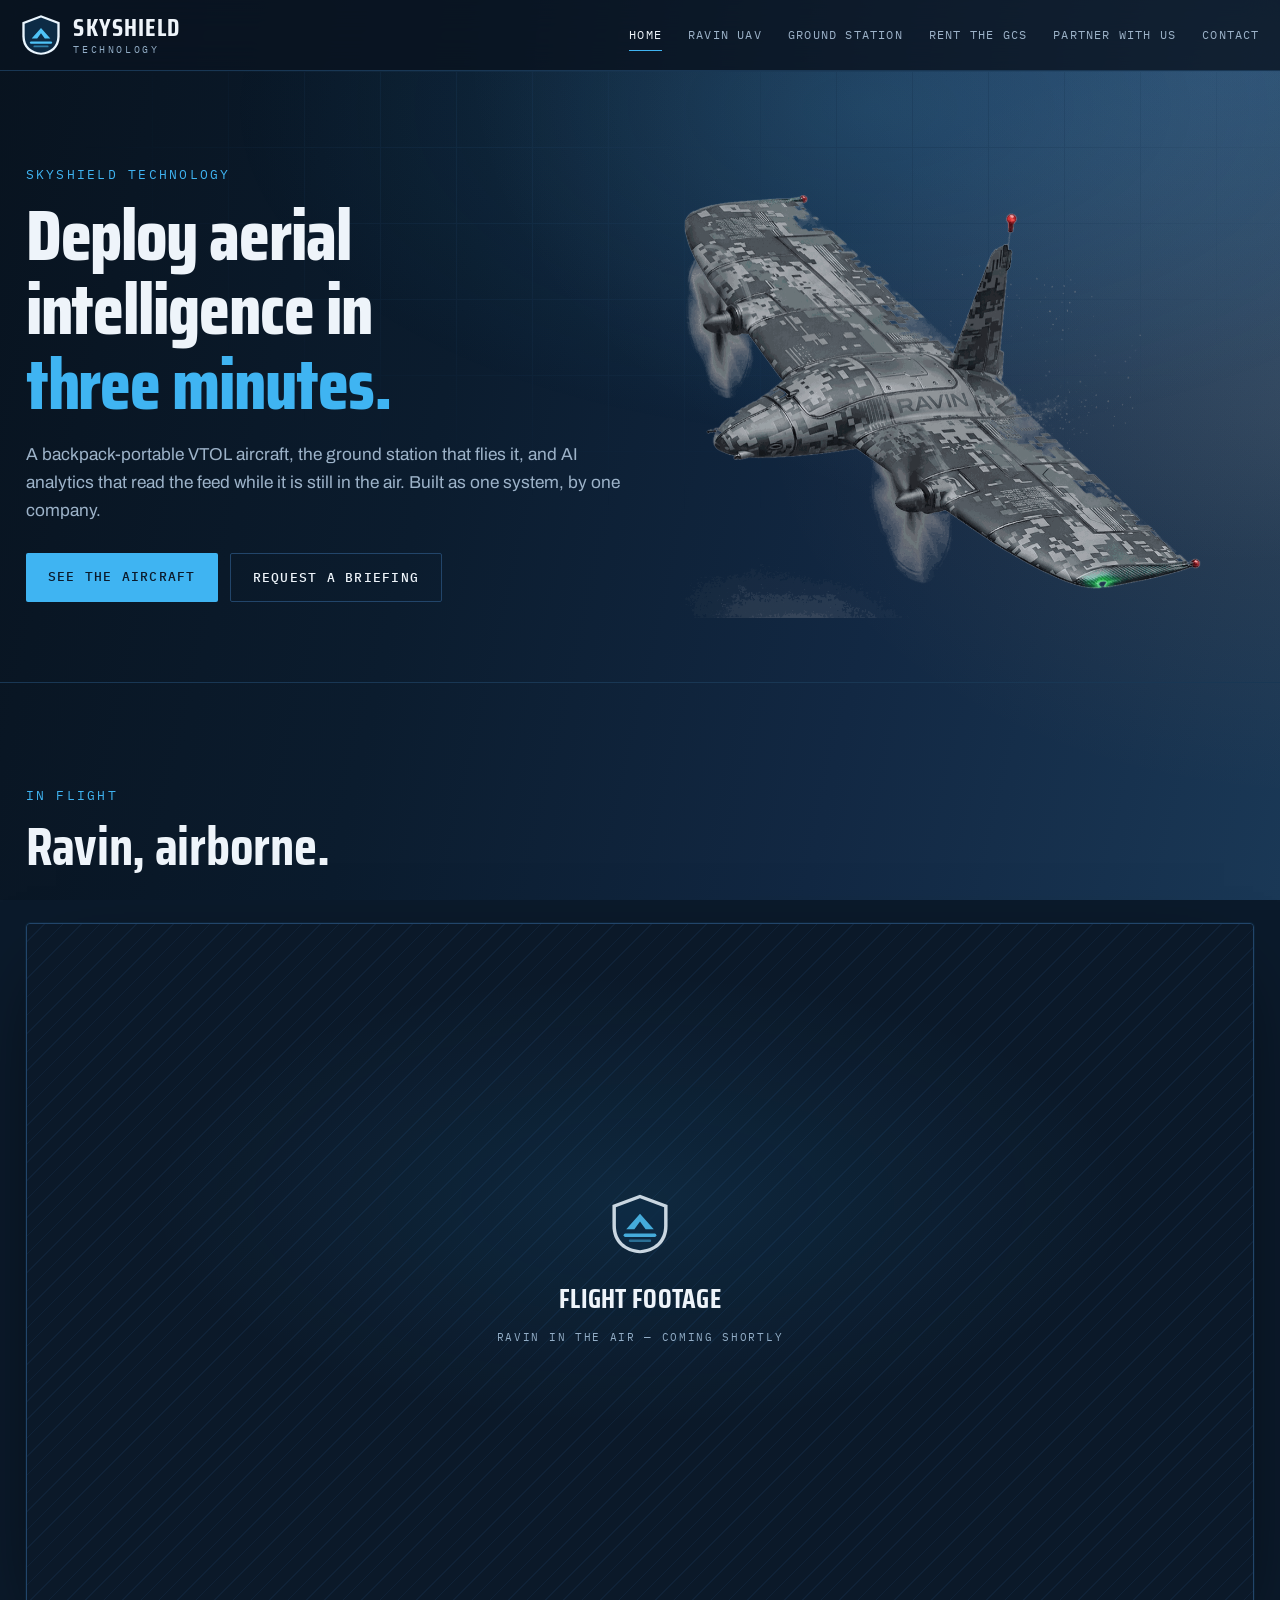
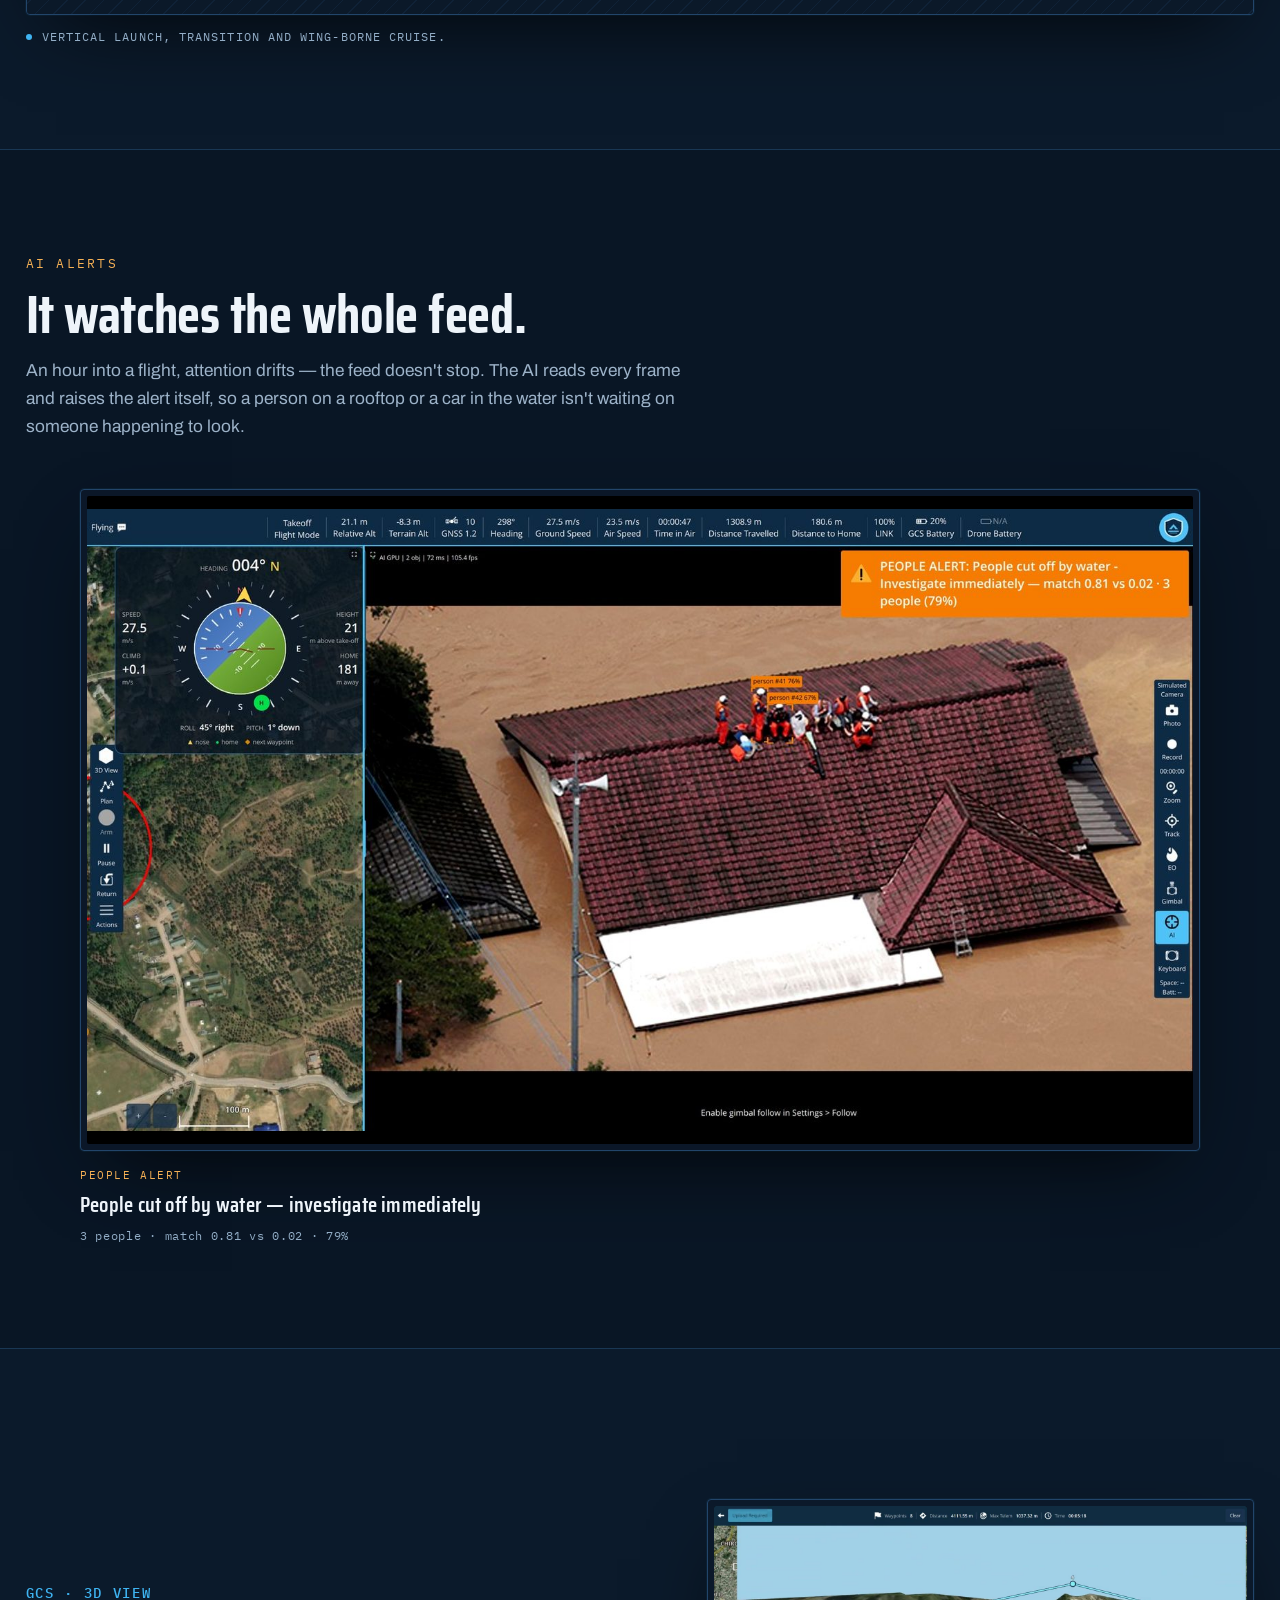
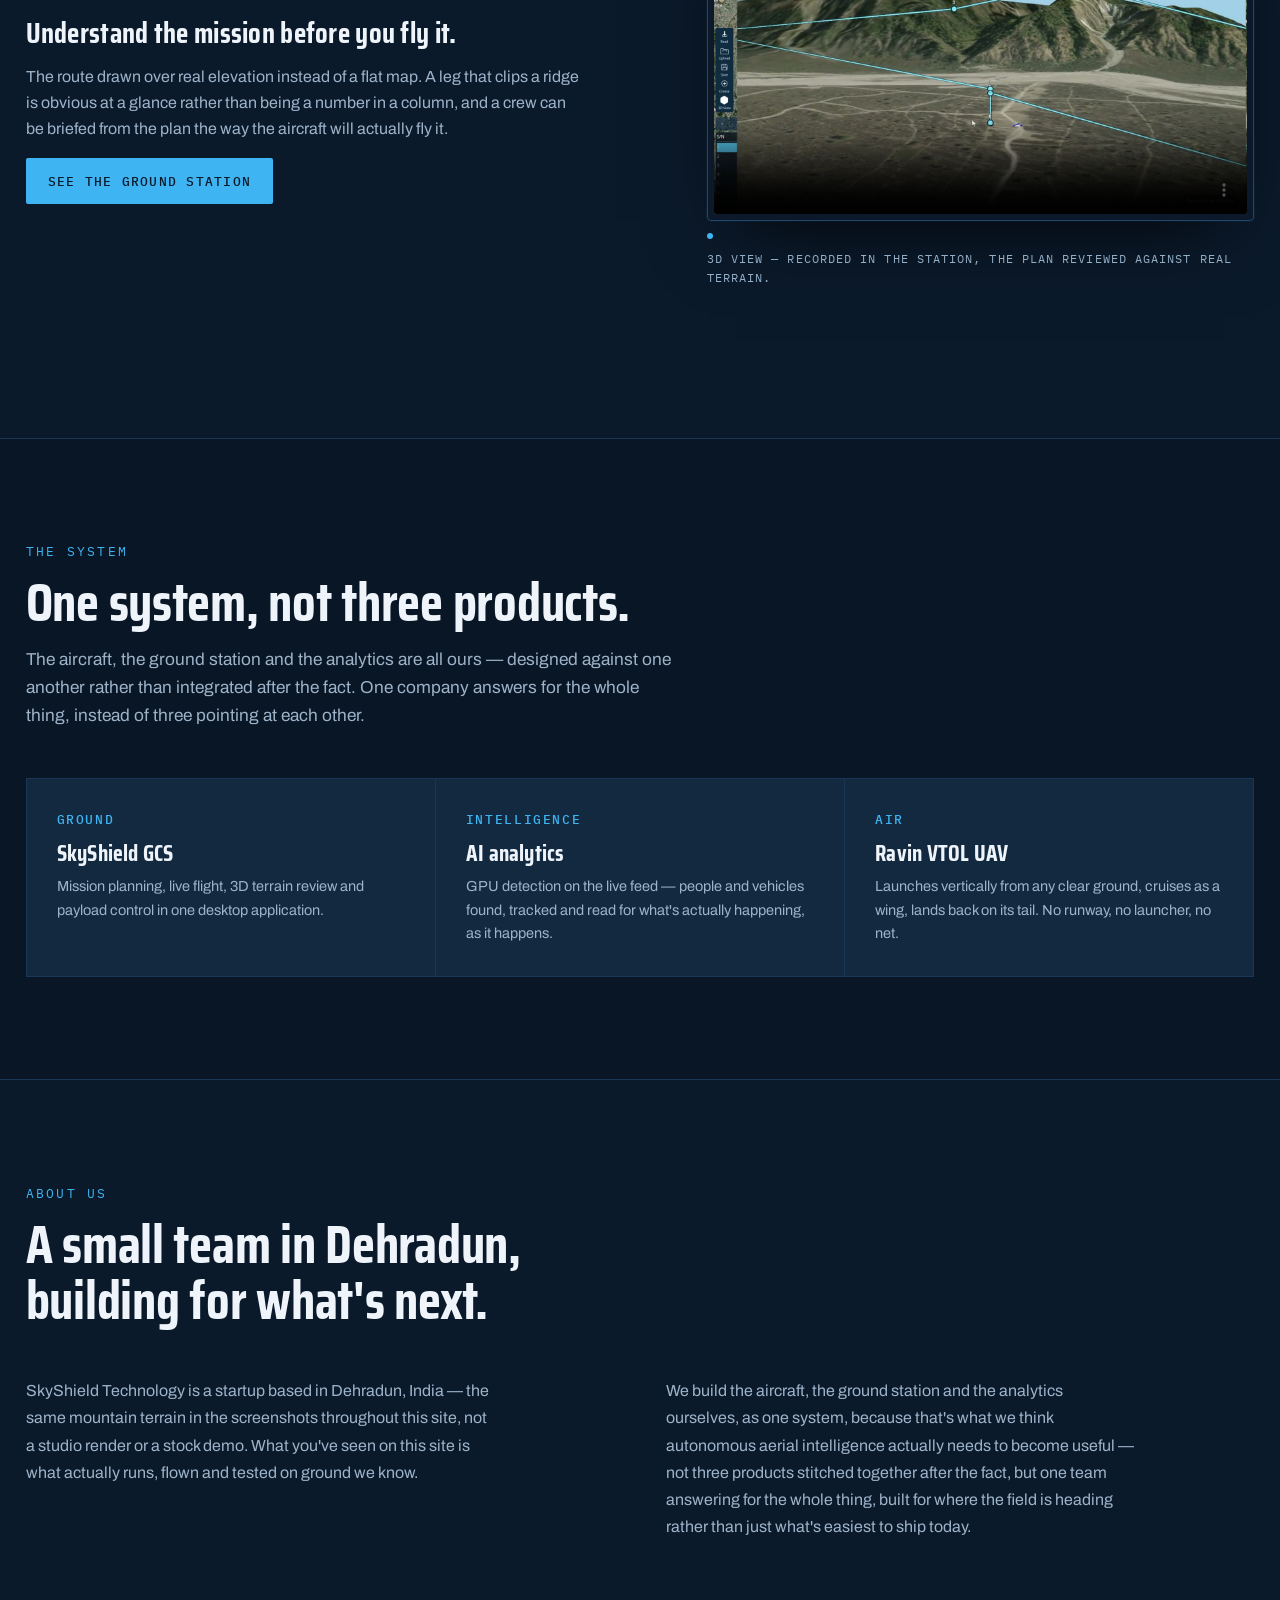
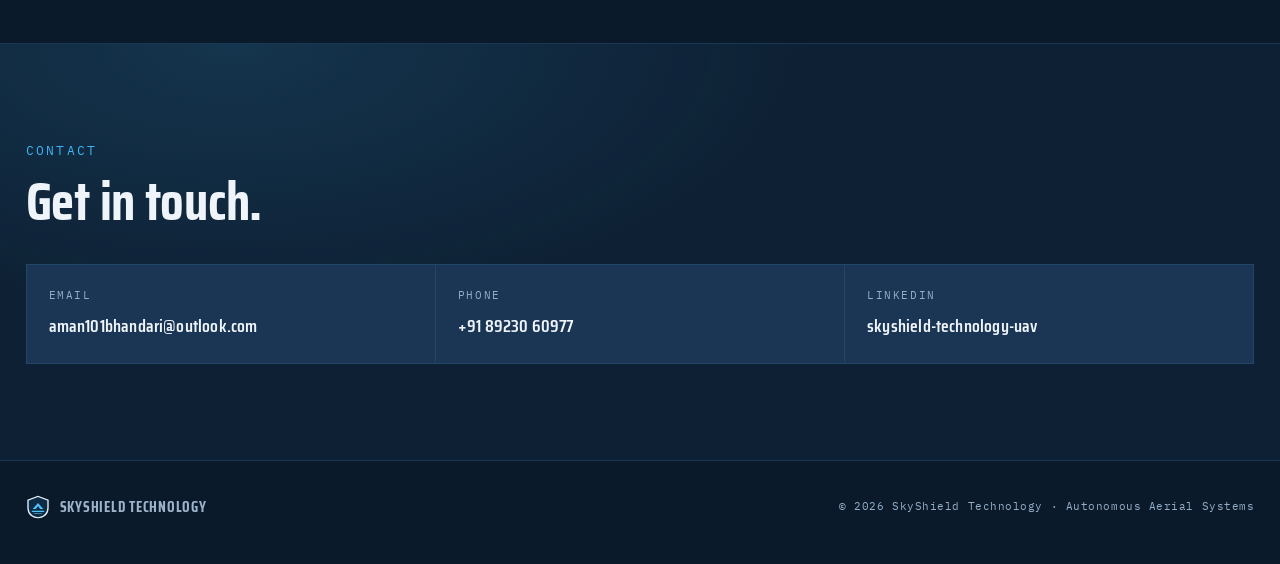
==== commit 5b7fa6ba: "Website screenshots from the current build: multi-aircraft Fly View, plan, 3D terrain check, flood-r" ====
--- a/index.html
+++ b/index.html
@@ -111,10 +111,10 @@
     <div class="alertshow" id="alertShow">
       <div class="screenframe">
         <div class="alertstage">
-          <img class="active" src="assets/alert-people-rooftop.jpg"
-               alt="The ground station over a flooded town, the water risen to the eaves. Four people in orange rescue gear are gathered on a tiled rooftop, each boxed and labelled — person #309 at 77 percent, person #310 at 68 percent, person #311 at 67 percent — with a truck picked out at 83 percent. An amber banner reads 'PEOPLE ALERT: People cut off by water - Investigate immediately — match 0.58 vs 0.03 · 3 people · 1 vehicles (55%)'.">
+          <img loading="lazy" decoding="async" class="active" src="assets/alert-people-rooftop.jpg"
+               alt="The ground station with an aircraft flying: its position and instruments on the map at the left, and on the video a flooded house with three people in orange gear on the roof, each boxed as a person, under an orange alert reading 'PEOPLE ALERT: People cut off by water - investigate immediately', 3 people, 79 percent.">
           <img src="assets/alert-people-swimmer.jpg" loading="lazy"
-               alt="A wide stretch of open turquoise water seen from altitude, empty but for two swimmers far apart. Both are boxed and labelled, person #5 at 67 percent and person #4 at 78 percent. An amber banner reads 'PEOPLE ALERT: Person in water - Investigate immediately — match 0.65 vs 0.00 · 1 people (65%)'.">
+               alt="The ground station with an aircraft flying: its position and instruments on the map at the left, and on the video open turquoise water with a single swimmer boxed as a person, under an orange alert reading 'PEOPLE ALERT: Person in water - investigate immediately', 1 person, 74 percent.">
           <img src="assets/alert-vehicle-water.jpg" loading="lazy"
                alt="A top-down view of a pale blue car stranded in brown floodwater beside a submerged roadway, wake streaming past it. The car is boxed and labelled car #351 at 94 percent. An amber banner reads 'VEHICLE ALERT: Vehicle in water - Investigate - occupants unknown — match 0.73 vs 0.24 · 1 vehicles · Flooding 0.70 (48%)'.">
           <img src="assets/alert-vehicle-fire.jpg" loading="lazy"
@@ -128,12 +128,12 @@
         <div class="acap active">
           <span class="atype">People alert</span>
           <b>People cut off by water — investigate immediately</b>
-          <span class="ameta">3 people · 1 vehicle · match 0.58 vs 0.03 · 55%</span>
+          <span class="ameta">3 people · match 0.81 vs 0.02 · 79%</span>
         </div>
         <div class="acap">
           <span class="atype">People alert</span>
           <b>Person in water — investigate immediately</b>
-          <span class="ameta">1 person · match 0.65 vs 0.00 · 65%</span>
+          <span class="ameta">1 person · match 0.74 vs 0.00 · 74%</span>
         </div>
         <div class="acap">
           <span class="atype">Vehicle alert</span>
--- a/assets/site.css
+++ b/assets/site.css
@@ -327,6 +327,13 @@
   background-repeat:no-repeat;background-position:right 14px center;padding-right:34px;
 }
 .field select option{background:var(--panel)}
+/* CV hand-off row: a button and its explanation, stacked, rather than the label-over-input every
+   other field uses. The [hidden] rule is not redundant -- .field.cvrow outranks [hidden]'s own
+   display:none, so without it the row would show even while unconfigured. */
+.field.cvrow{display:flex;flex-direction:column;align-items:flex-start;gap:10px}
+.field.cvrow[hidden]{display:none}
+.cvnote{color:var(--muted-2);font-size:13px;line-height:1.55;max-width:62ch;margin:0}
+
 .form-status{
   margin-top:14px;font-family:var(--mono);font-size:12.5px;letter-spacing:.03em;
   color:var(--accent);display:none;
@@ -348,8 +355,10 @@
    and simply doesn't rotate, so this degrades to a normal static screenshot rather than
    an empty frame. aspect-ratio holds the frame's height since absolutely positioned
    slides contribute none of their own. */
-.rotator{position:relative;aspect-ratio:2880/1661;border-radius:2px;overflow:hidden}
-.rotator img{position:absolute;inset:0;width:100%;height:100%;object-fit:cover;
+/* contain, not cover: the captures are not all one shape, and cover trimmed the right edge of the 16:9 ones,
+   which is where the alert banner sits. */
+.rotator{position:relative;aspect-ratio:2880/1661;border-radius:2px;overflow:hidden;background:#000}
+.rotator img{position:absolute;inset:0;width:100%;height:100%;object-fit:contain;
              display:block;opacity:0;transition:opacity .7s ease}
 .rotator img.active{opacity:1}
 
@@ -397,7 +406,7 @@
    shunt everything below it up and down on every crossfade. */
 .alertstage{position:relative;aspect-ratio:1600/938;border-radius:2px;overflow:hidden;background:#000}
 .alertstage img{
-  position:absolute;inset:0;width:100%;height:100%;object-fit:cover;display:block;
+  position:absolute;inset:0;width:100%;height:100%;object-fit:contain;display:block;
   opacity:0;transition:opacity .7s ease;
 }
 .alertstage img.active{opacity:1}
@@ -421,6 +430,10 @@
   display:block;font-family:var(--mono);font-size:11.5px;letter-spacing:.06em;
   color:var(--muted-2);margin-top:8px;
 }
+/* Amber on these labels means "the station raised an alert". The rental page uses the same
+   component for a plain tour of the screens, where amber would imply an alarm that isn't
+   there, so that one carries .accent and takes the ordinary blue. */
+.alertshow.accent .atype{color:var(--accent)}
 
 /* With the manual controls gone, the slideshow is the only way to reach slides 2-5, so it
    has to keep advancing even here — stopping it would leave a reduced-motion visitor on
@@ -610,6 +623,27 @@
    layout exactly where it was. */
 .cbox a{display:inline-block;padding-block:8px;margin-block:-8px}
 
+/* ---------- YouTube embed ----------
+   A facade rather than an iframe: the page ships a thumbnail and a play button, and
+   YouTube's player -- around a megabyte of script, plus its cookies -- only loads once
+   someone presses play. Without JS the thumbnail is simply a link to the video on
+   YouTube, so it still works. */
+.yt{position:relative;display:block;aspect-ratio:16/9;background:#000;overflow:hidden;border-radius:2px}
+.yt img{width:100%;height:100%;object-fit:cover;display:block;transition:opacity .2s}
+.yt:hover img{opacity:.86}
+.yt-play{
+  position:absolute;left:50%;top:50%;width:78px;height:54px;transform:translate(-50%,-50%);
+  background:rgba(9,20,33,.82);border:1px solid var(--accent);border-radius:2px;transition:background .18s;
+}
+.yt-play::before{
+  content:"";position:absolute;left:50%;top:50%;transform:translate(-35%,-50%);
+  border-style:solid;border-width:11px 0 11px 18px;
+  border-color:transparent transparent transparent var(--accent);transition:border-color .18s;
+}
+.yt:hover .yt-play,.yt:focus-visible .yt-play{background:var(--accent)}
+.yt:hover .yt-play::before,.yt:focus-visible .yt-play::before{border-left-color:var(--ink)}
+.yt-frame{display:block;width:100%;aspect-ratio:16/9;border:0;border-radius:2px;background:#000}
+
 /* ---------- small-screen type floor ----------
    These mono labels are set at 10-10.5px against a desktop column, where they read as
    deliberate small caps. On a phone held at arm's length in daylight the same size reads
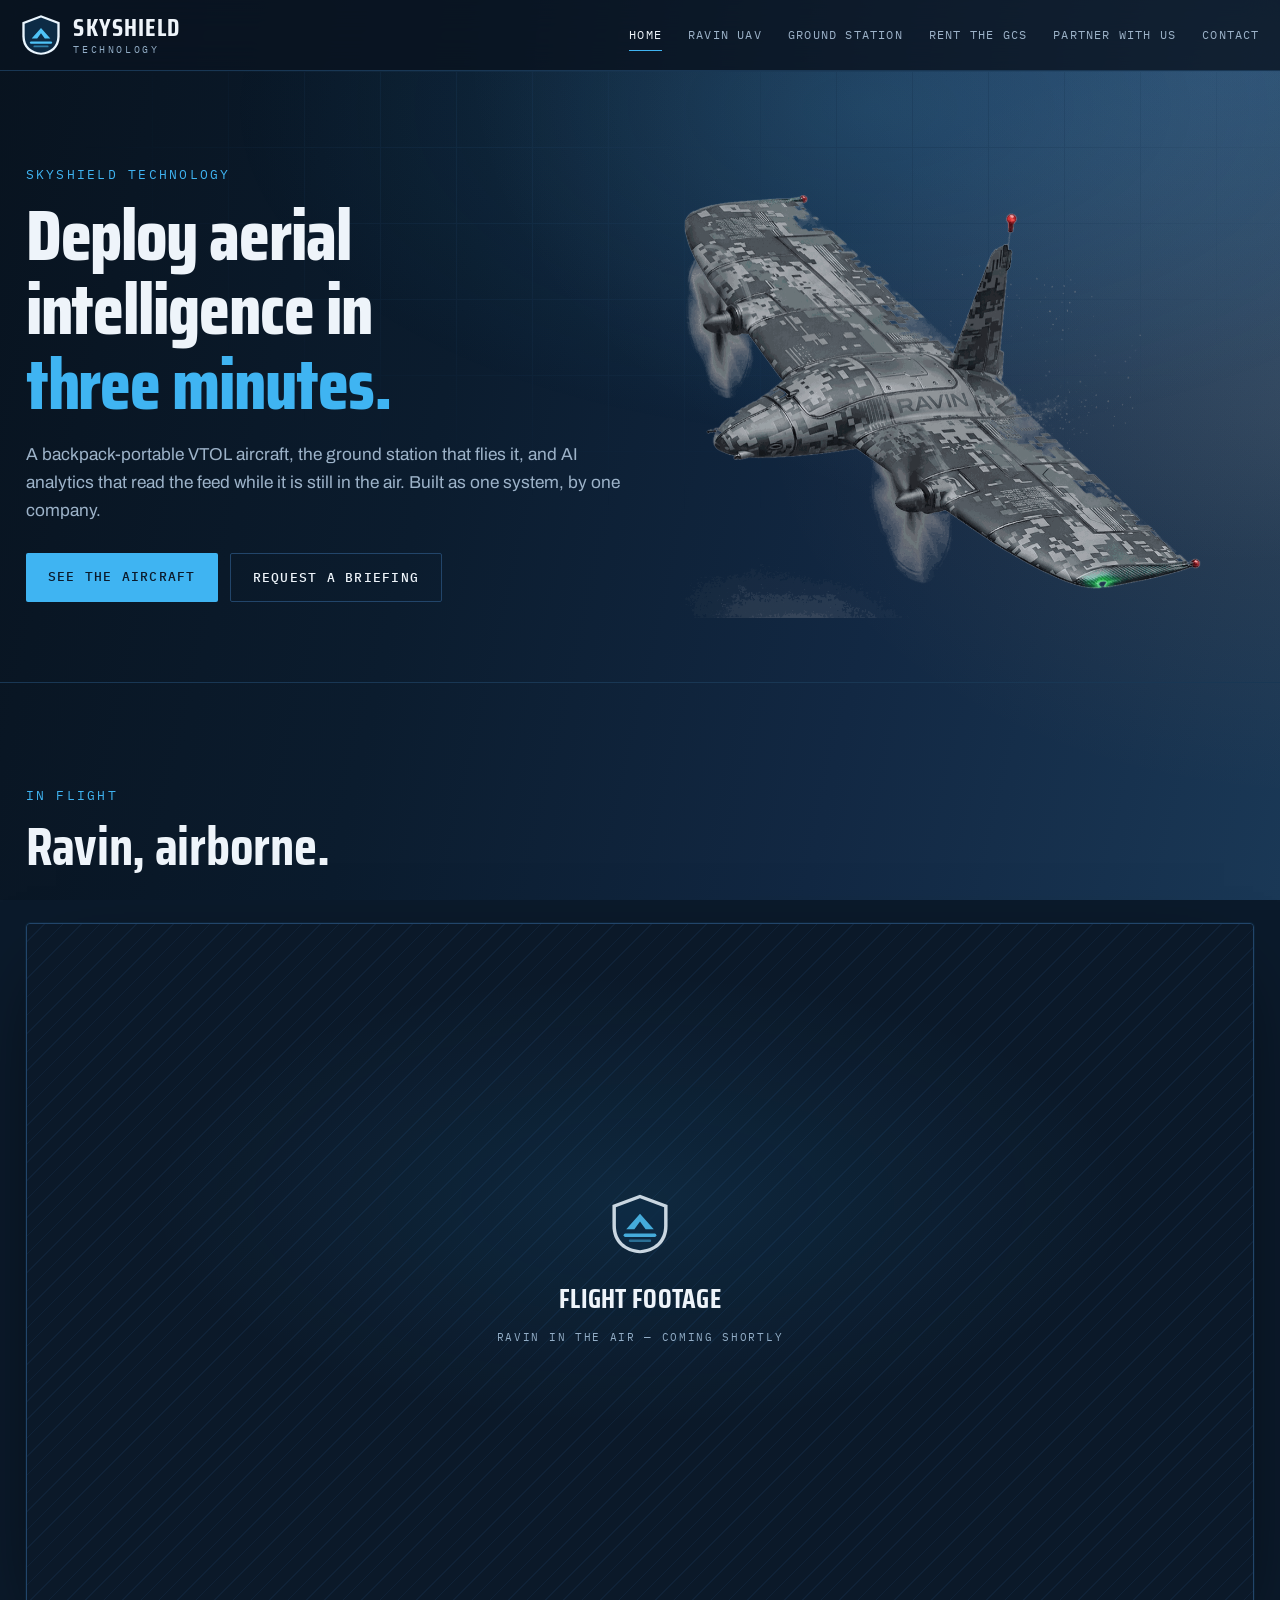
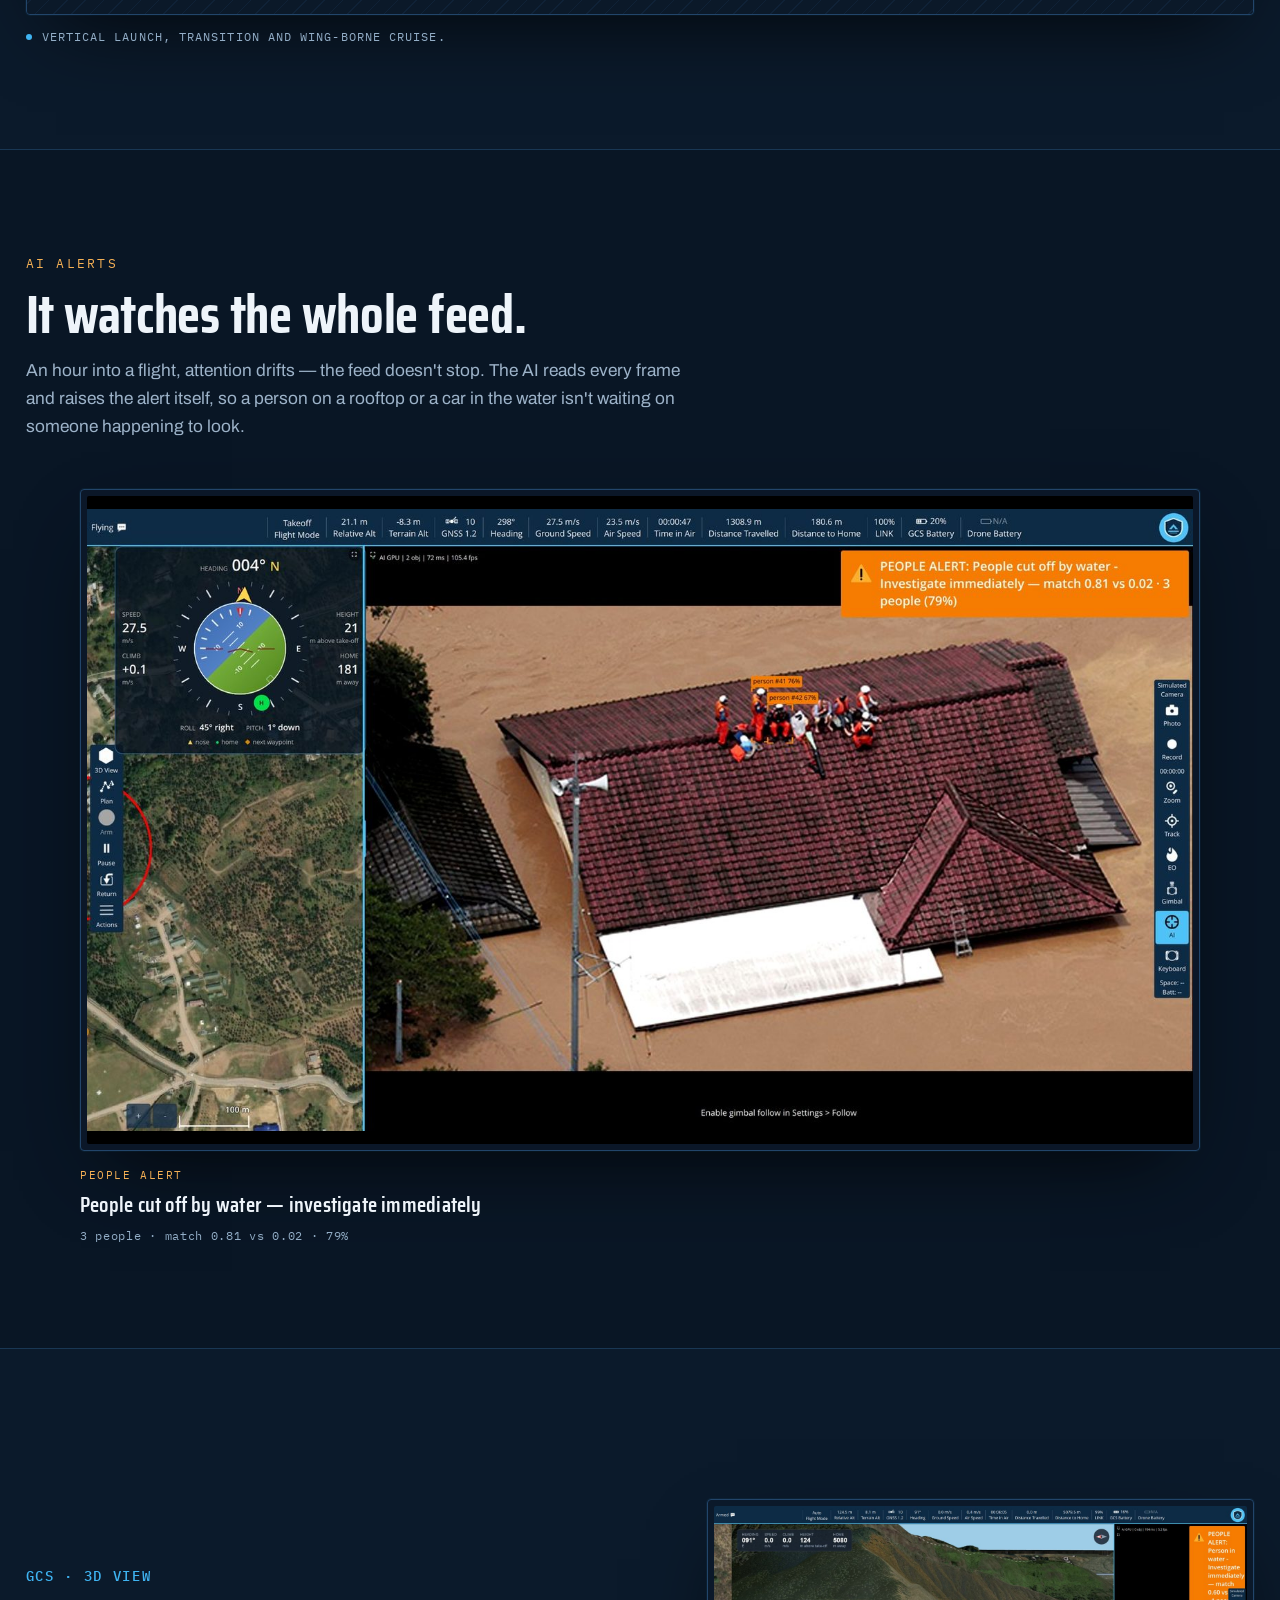
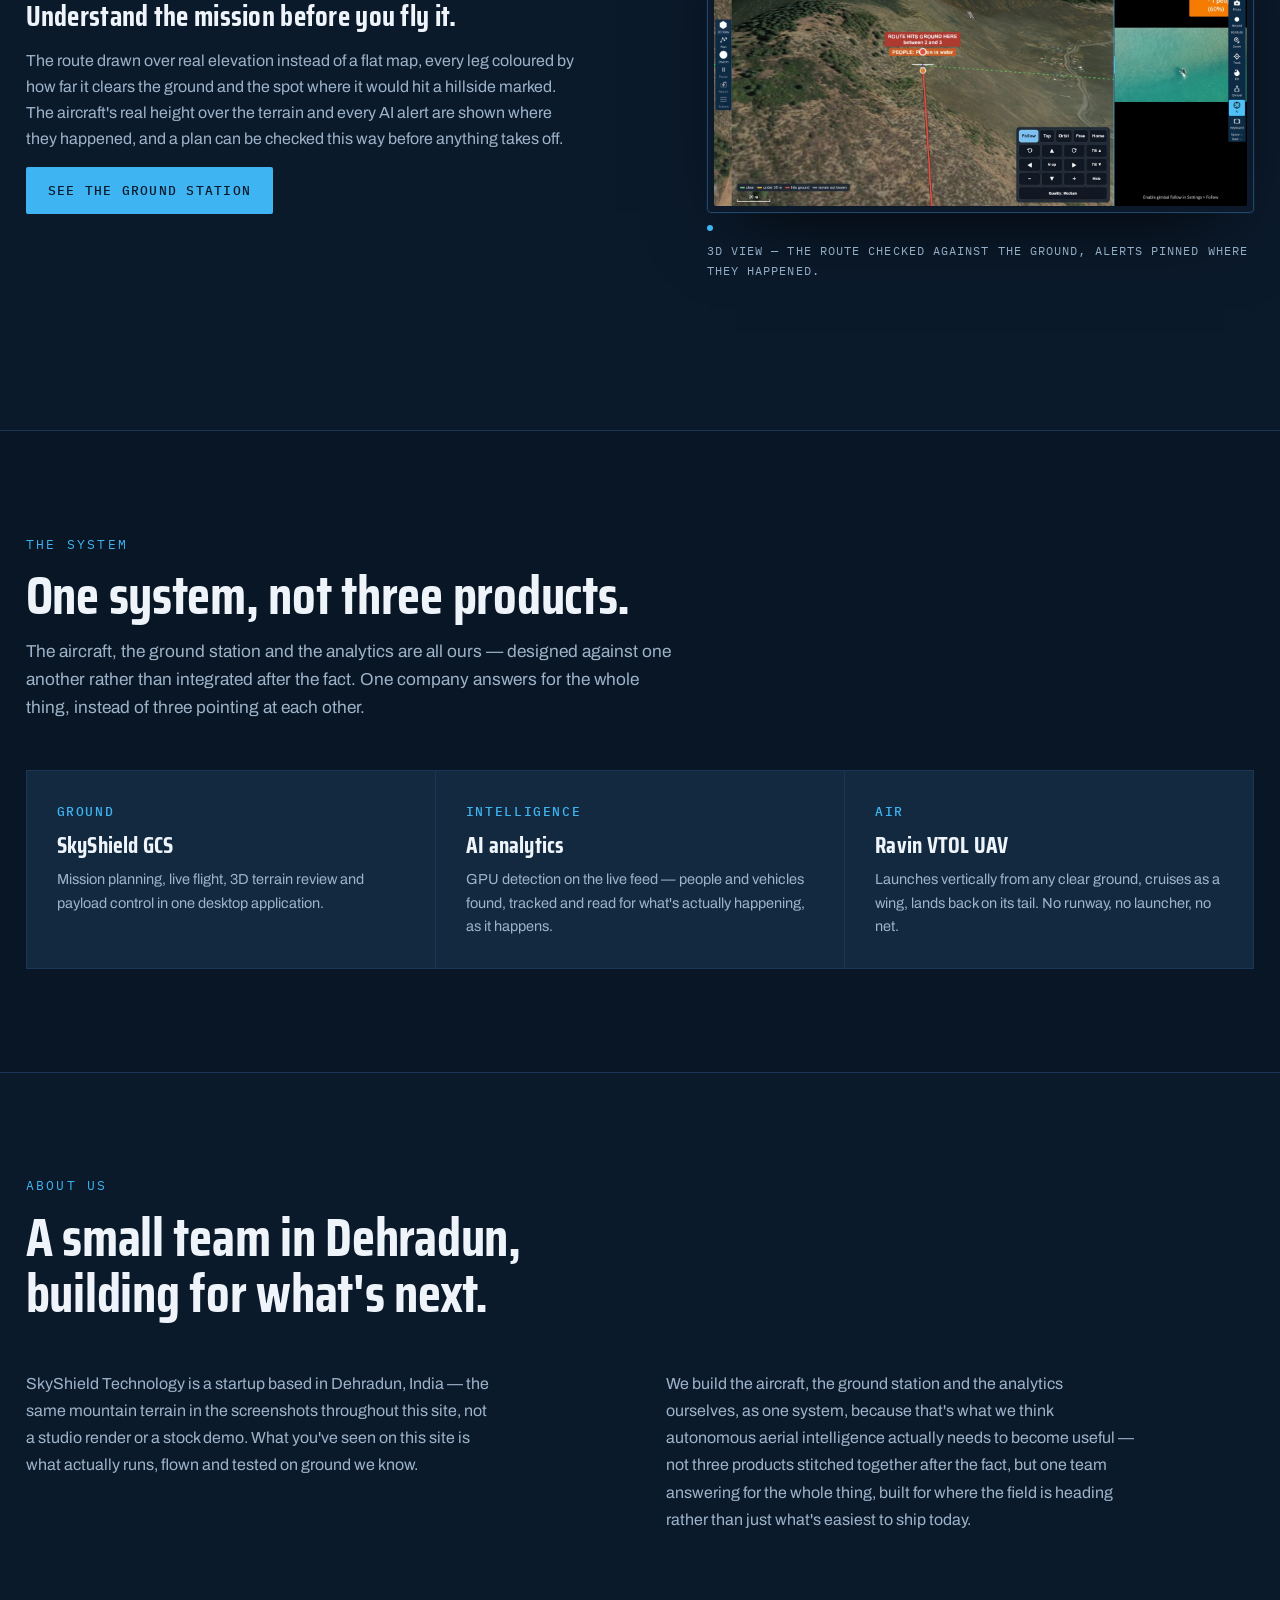
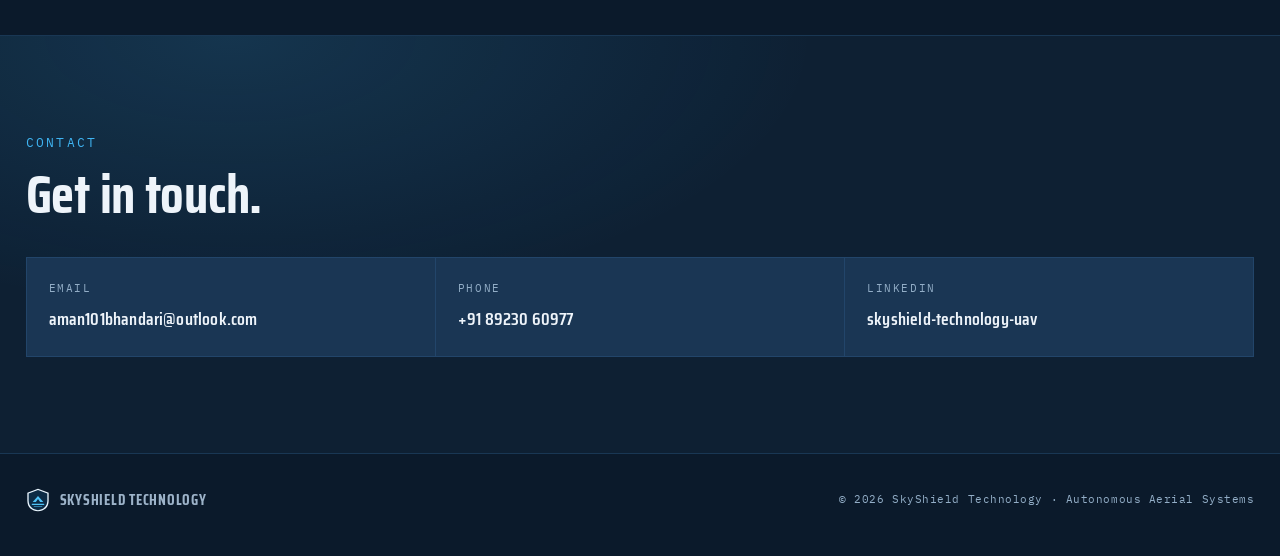
==== commit 460eac42: "Ground Station page: a Several-aircraft feature section, single-aircraft Fly View, 3D section on the" ====
--- a/index.html
+++ b/index.html
@@ -161,25 +161,17 @@
       <div class="window-body">
         <span class="winlabel">GCS · 3D View</span>
         <h3>Understand the mission before you fly it.</h3>
-        <p class="sub">The route drawn over real elevation instead of a flat map. A leg that clips a ridge is obvious at a glance rather than being a number in a column, and a crew can be briefed from the plan the way the aircraft will actually fly it.</p>
+        <p class="sub">The route drawn over real elevation instead of a flat map, every leg coloured by how far it clears the ground and the spot where it would hit a hillside marked. The aircraft's real height over the terrain and every AI alert are shown where they happened, and a plan can be checked this way before anything takes off.</p>
         <div class="actions">
           <a class="btn btn-primary" href="gcs.html">See the ground station</a>
         </div>
       </div>
       <div class="window-media">
-        <!-- controls + preload="metadata" rather than the autoplay this same recording gets
-             on gcs.html, for two reasons: it matches the flight-footage slot further down
-             this page, and the file is 3.2MB — four times the rest of the home page put
-             together — which is not worth spending before a visitor asks for it. The poster
-             is a real frame from the recording, so the slot reads as a screenshot until
-             played rather than as an empty box. -->
         <div class="screenframe">
-          <video controls muted loop playsinline preload="metadata"
-                 poster="assets/gcs-demo-poster.jpg">
-            <source src="assets/skyshield-gcs-demo.mp4" type="video/mp4">
-          </video>
-        </div>
-        <p class="shot-cap">3D View — recorded in the station, the plan reviewed against real terrain.</p>
+          <img loading="lazy" decoding="async" src="assets/gcs-3d-terrain.jpg"
+               alt="The 3D view in flight over real mountain terrain: the leg that runs into the hillside drawn in red and marked 'Route hits ground here, between 2 and 3', a people alert pinned on the terrain where it was raised, and the Follow, Top, Orbit, Free and Home camera buttons at the bottom right.">
+        </div>
+        <p class="shot-cap">3D View — the route checked against the ground, alerts pinned where they happened.</p>
       </div>
     </div>
   </div>
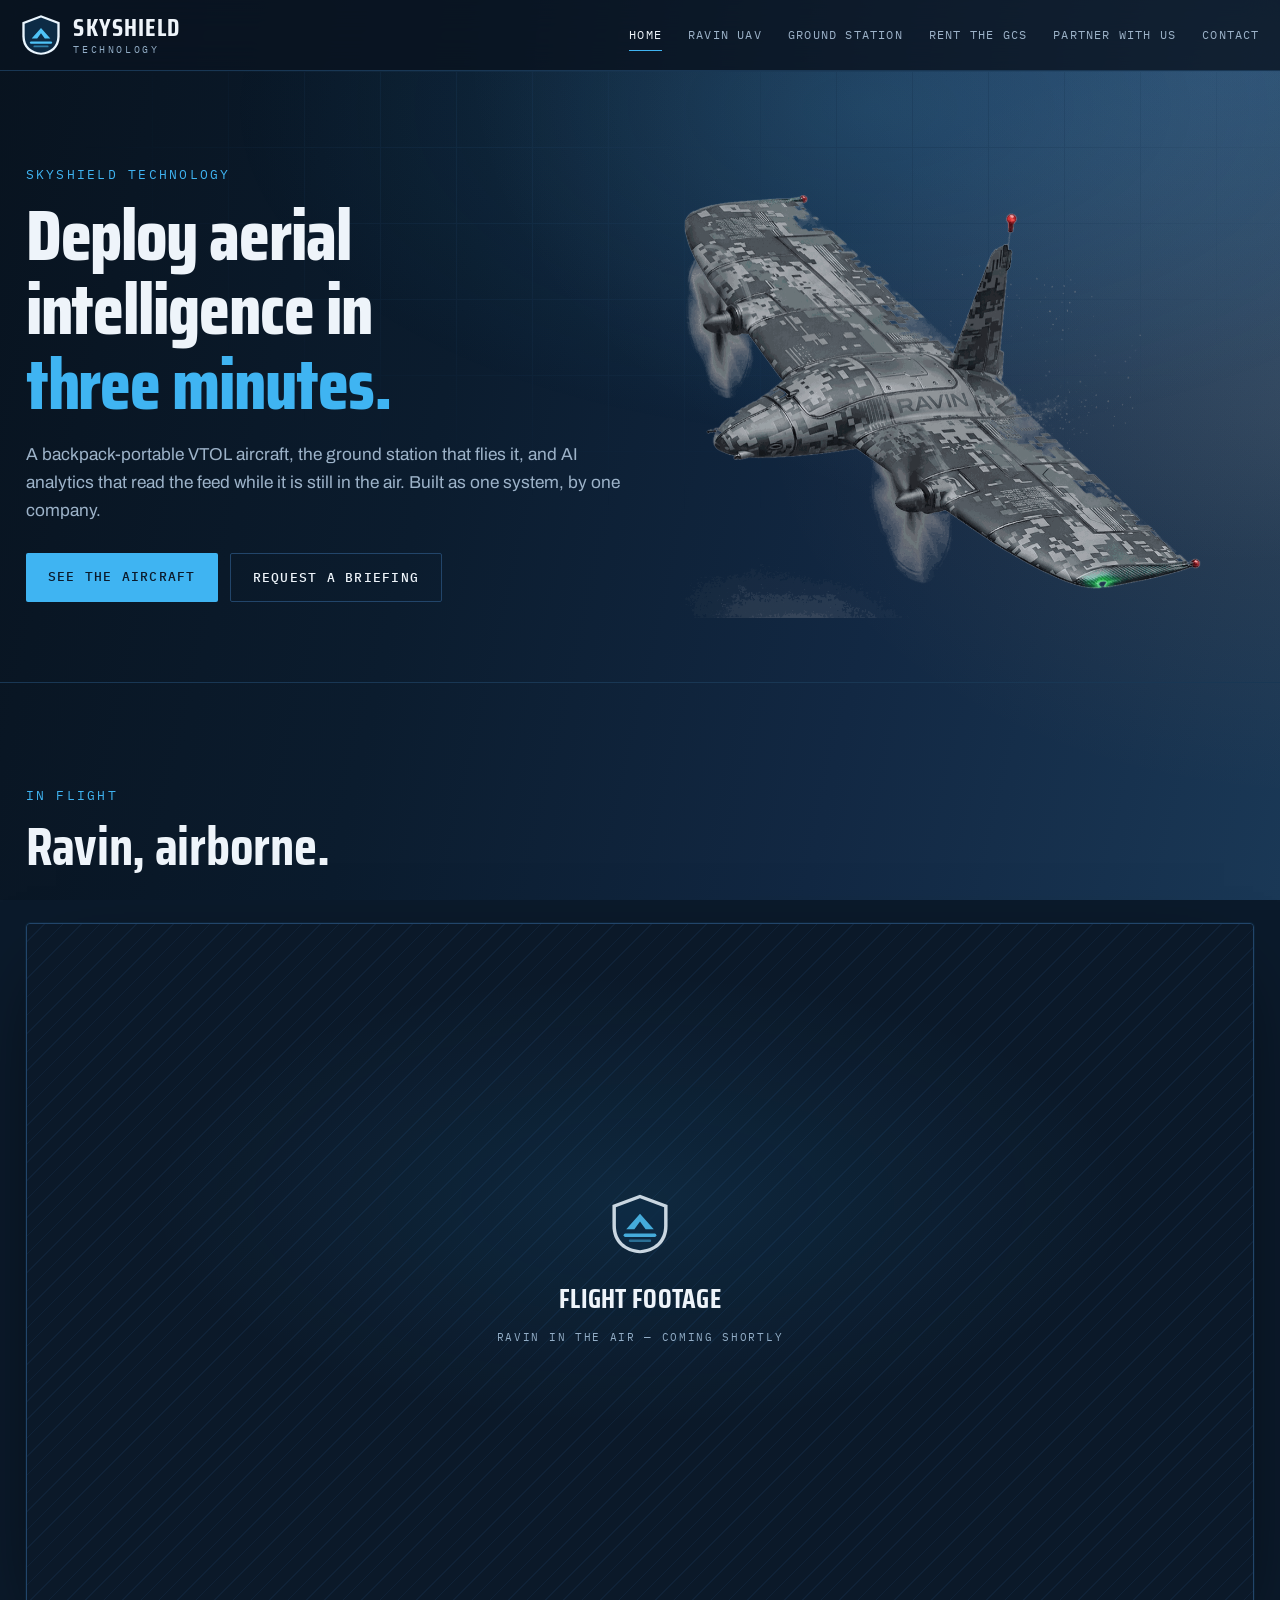
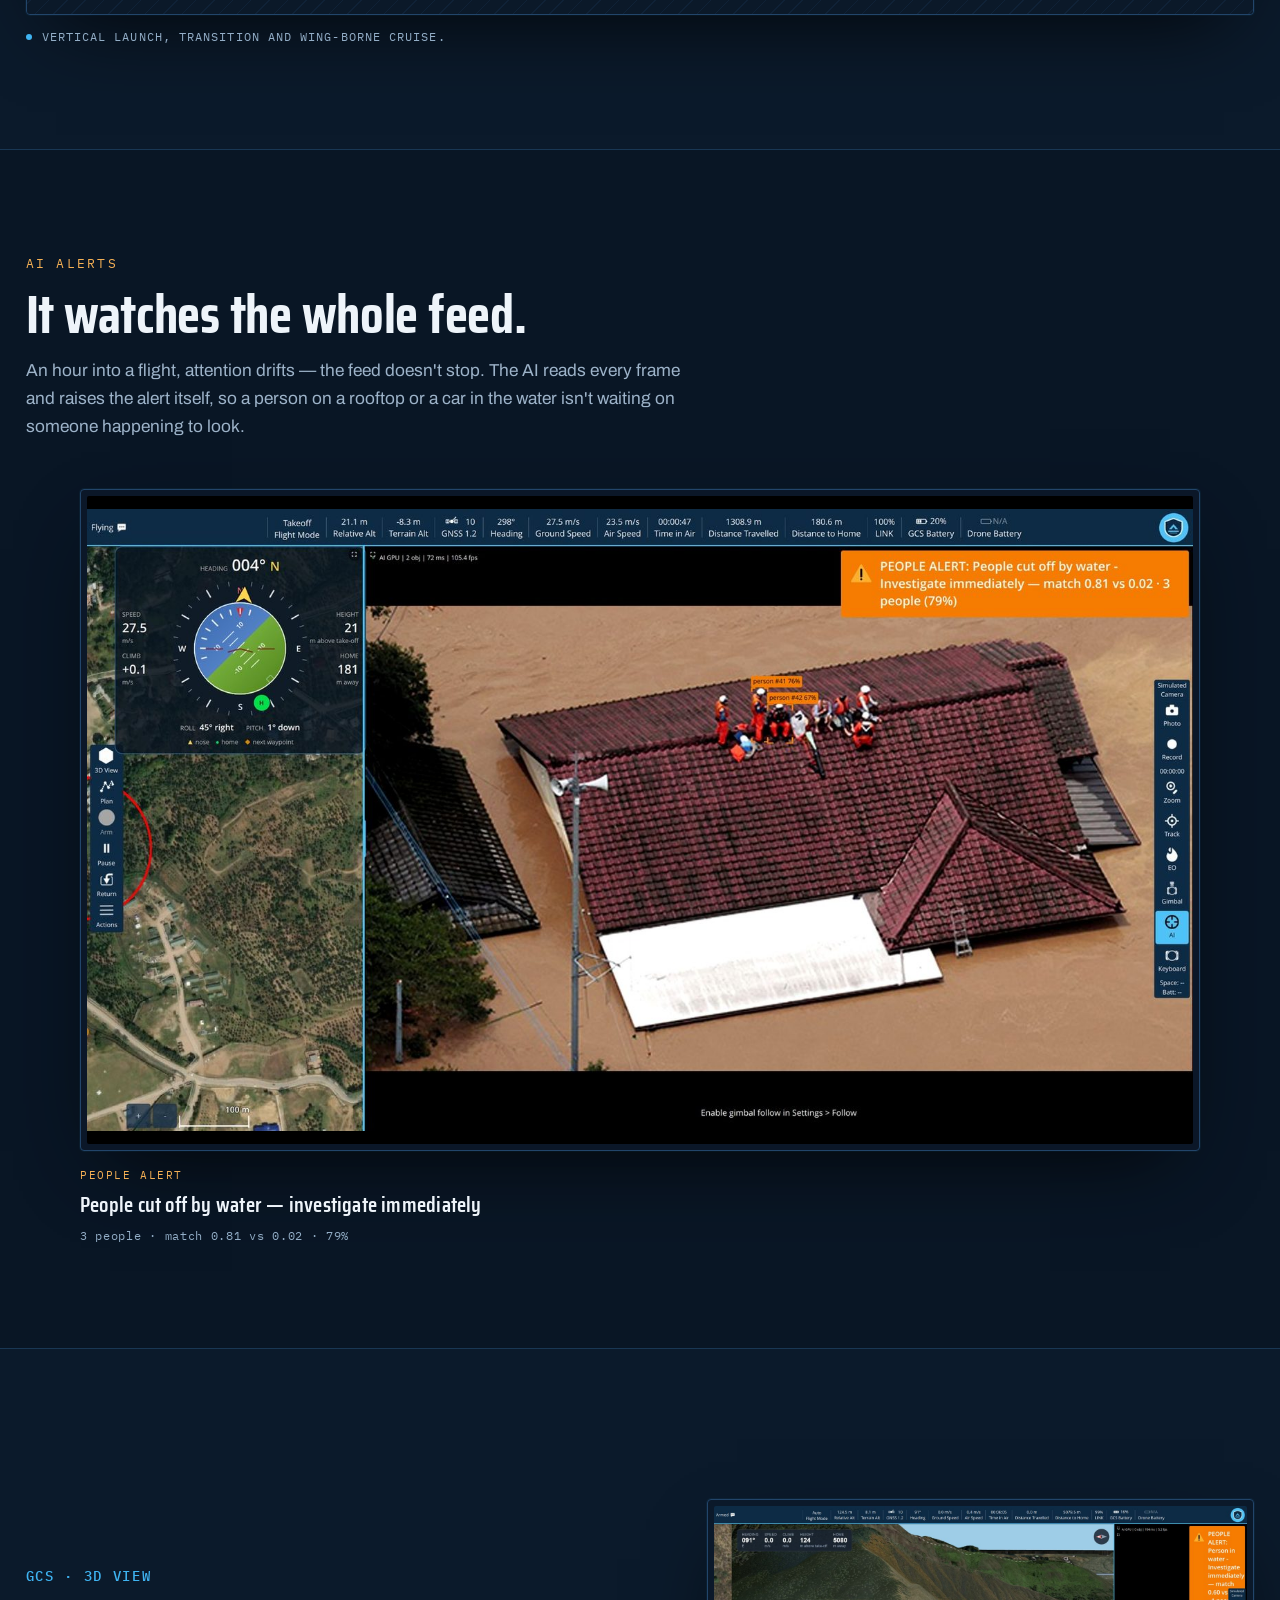
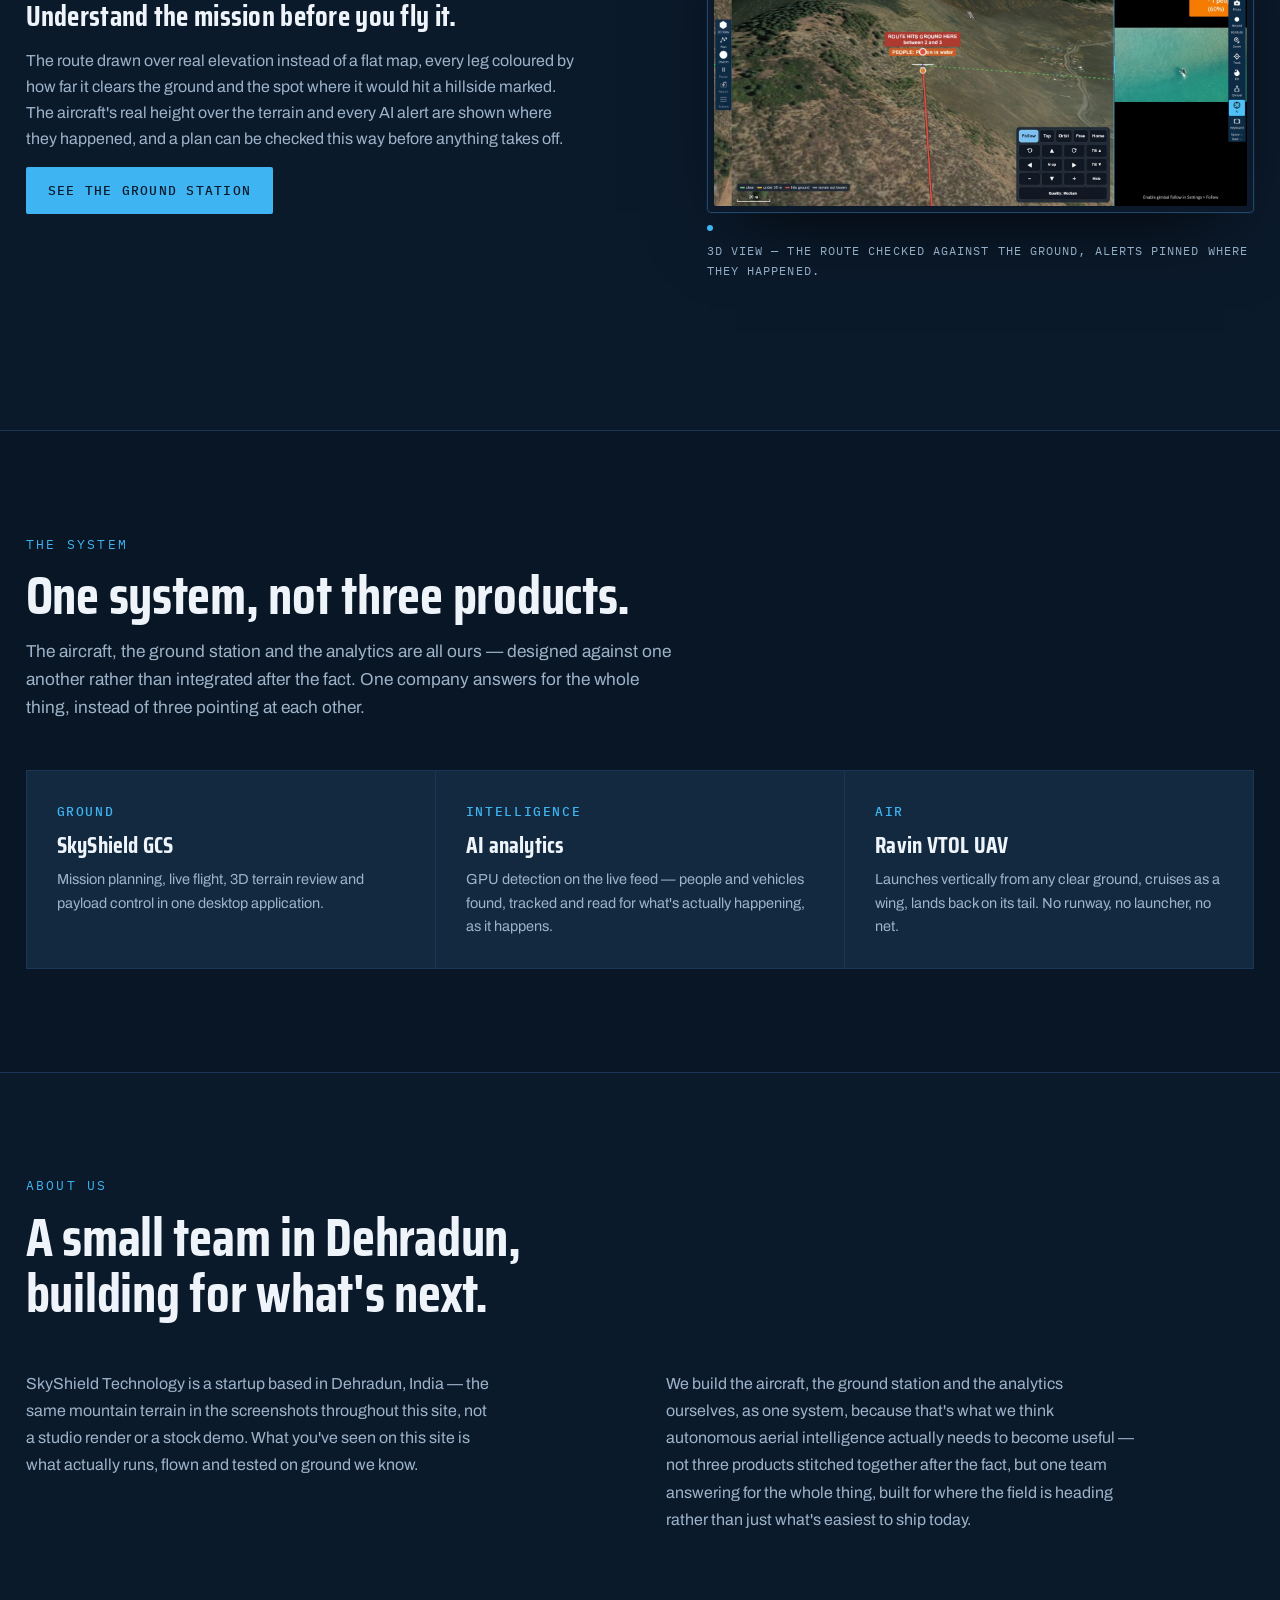
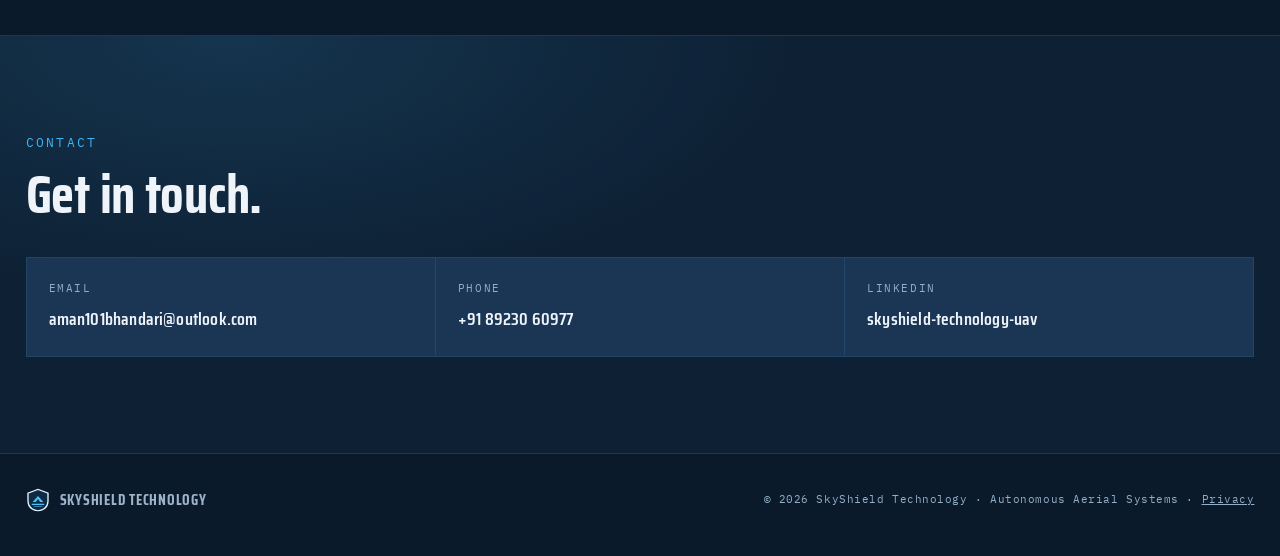
==== commit af435cc6: "Privacy page and footer link on every page; visitor analytics behind a cookie notice (inactive until" ====
--- a/index.html
+++ b/index.html
@@ -245,10 +245,11 @@
 <footer>
   <div class="wrap">
     <div class="fbrand"><img src="assets/logo.svg" alt=""><b>SkyShield Technology</b></div>
-    <div class="note">© 2026 SkyShield Technology · Autonomous Aerial Systems</div>
+    <div class="note">© 2026 SkyShield Technology · Autonomous Aerial Systems · <a href="privacy.html">Privacy</a></div>
   </div>
 </footer>
 
+<script src="assets/analytics.js"></script>
 <script src="assets/site.js"></script>
 </body>
 </html>
--- a/assets/site.css
+++ b/assets/site.css
@@ -663,3 +663,16 @@
   text-transform:uppercase;color:var(--muted);font-weight:700;
 }
 footer .note{font-family:var(--mono);font-size:11px;letter-spacing:.05em}
+
+/* ---------- cookie notice (assets/analytics.js) ---------- */
+.consent{position:fixed;left:var(--pad);right:var(--pad);bottom:var(--pad);z-index:60;max-width:760px;margin:0 auto;
+  display:flex;gap:16px 20px;align-items:center;flex-wrap:wrap;padding:16px 20px;border:1px solid var(--line);
+  border-radius:10px;background:var(--panel);box-shadow:0 12px 40px rgba(0,0,0,.45)}
+.consent p{margin:0;flex:1 1 320px;color:var(--muted);font-size:14.5px;line-height:1.5}
+.consent a{color:var(--accent)}
+.consent-actions{display:flex;gap:10px;margin-left:auto}
+.consent .btn{padding:9px 18px;font-size:14px}
+/* .btn was written for links; as a <button> it would otherwise get the browser's white face */
+button.btn{cursor:pointer;border:1px solid transparent}
+button.btn-ghost{background:transparent;border-color:var(--line)}
+footer .note a{color:inherit}
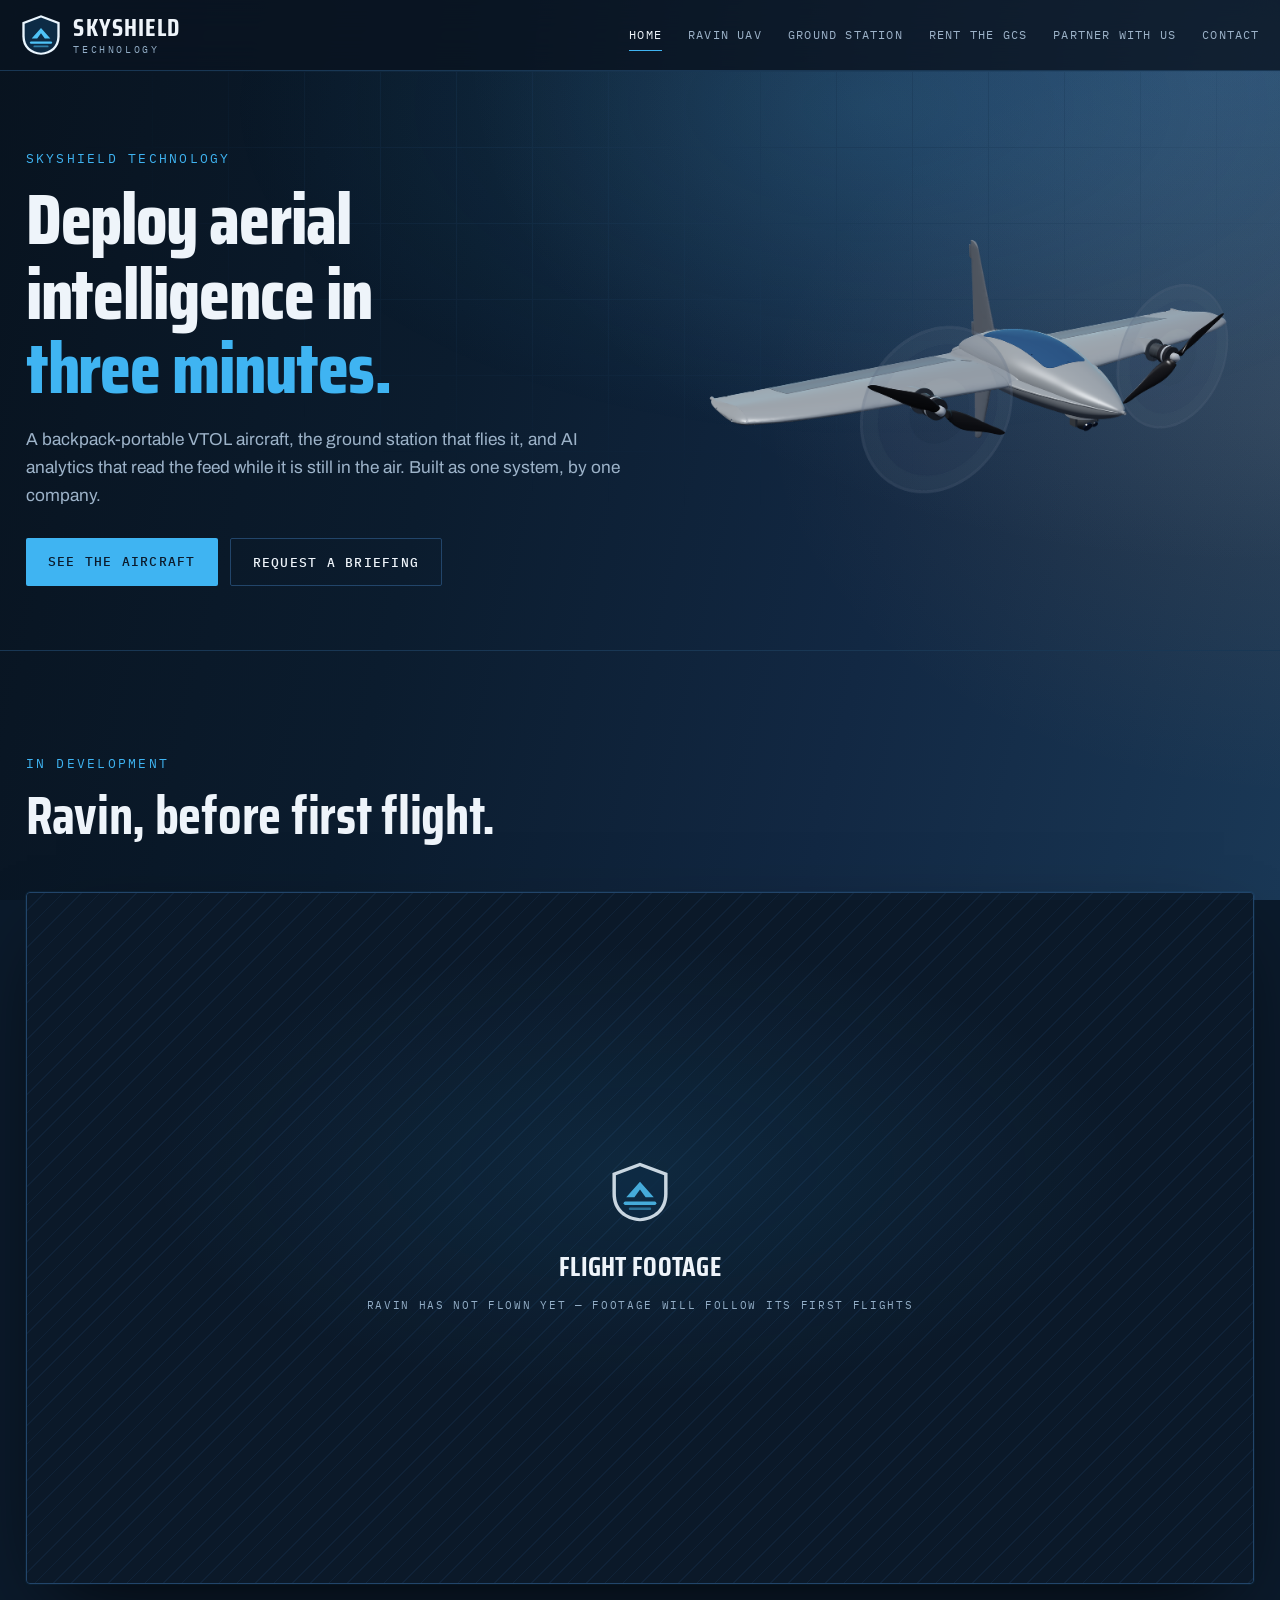
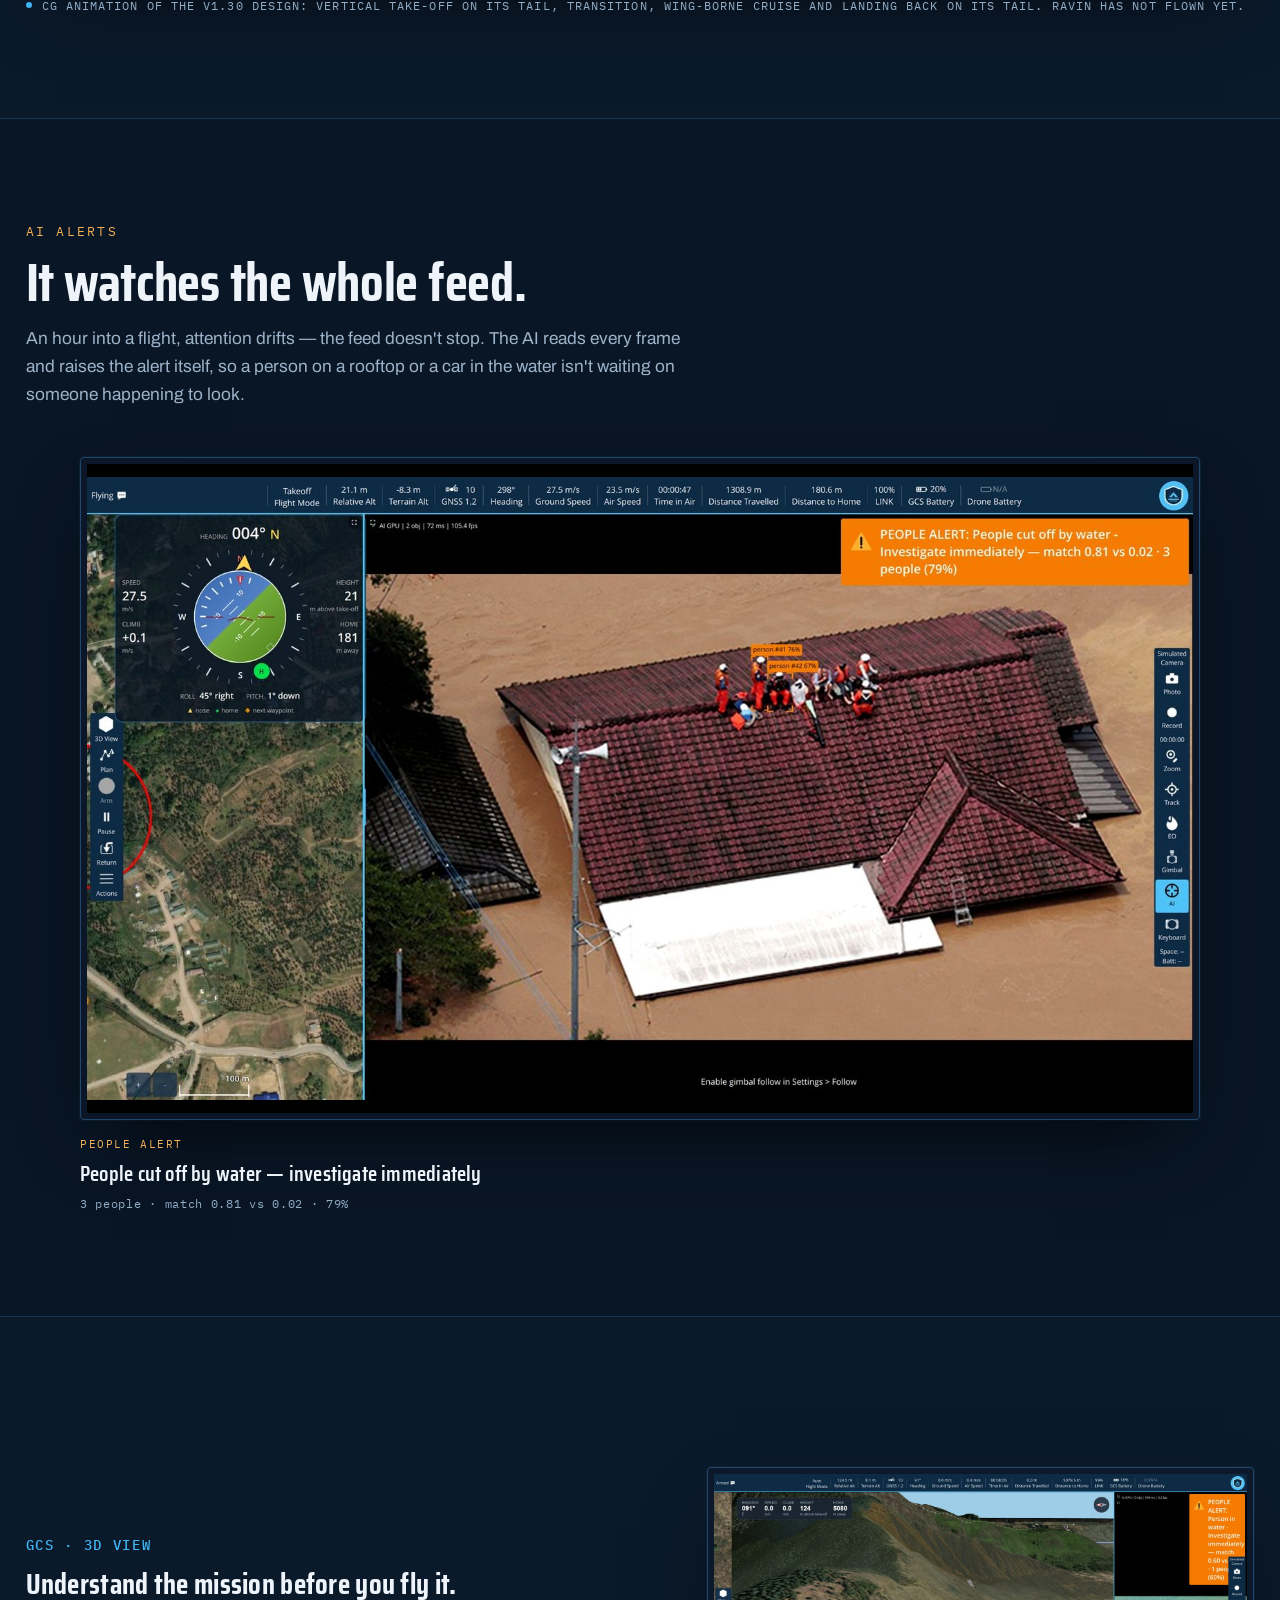
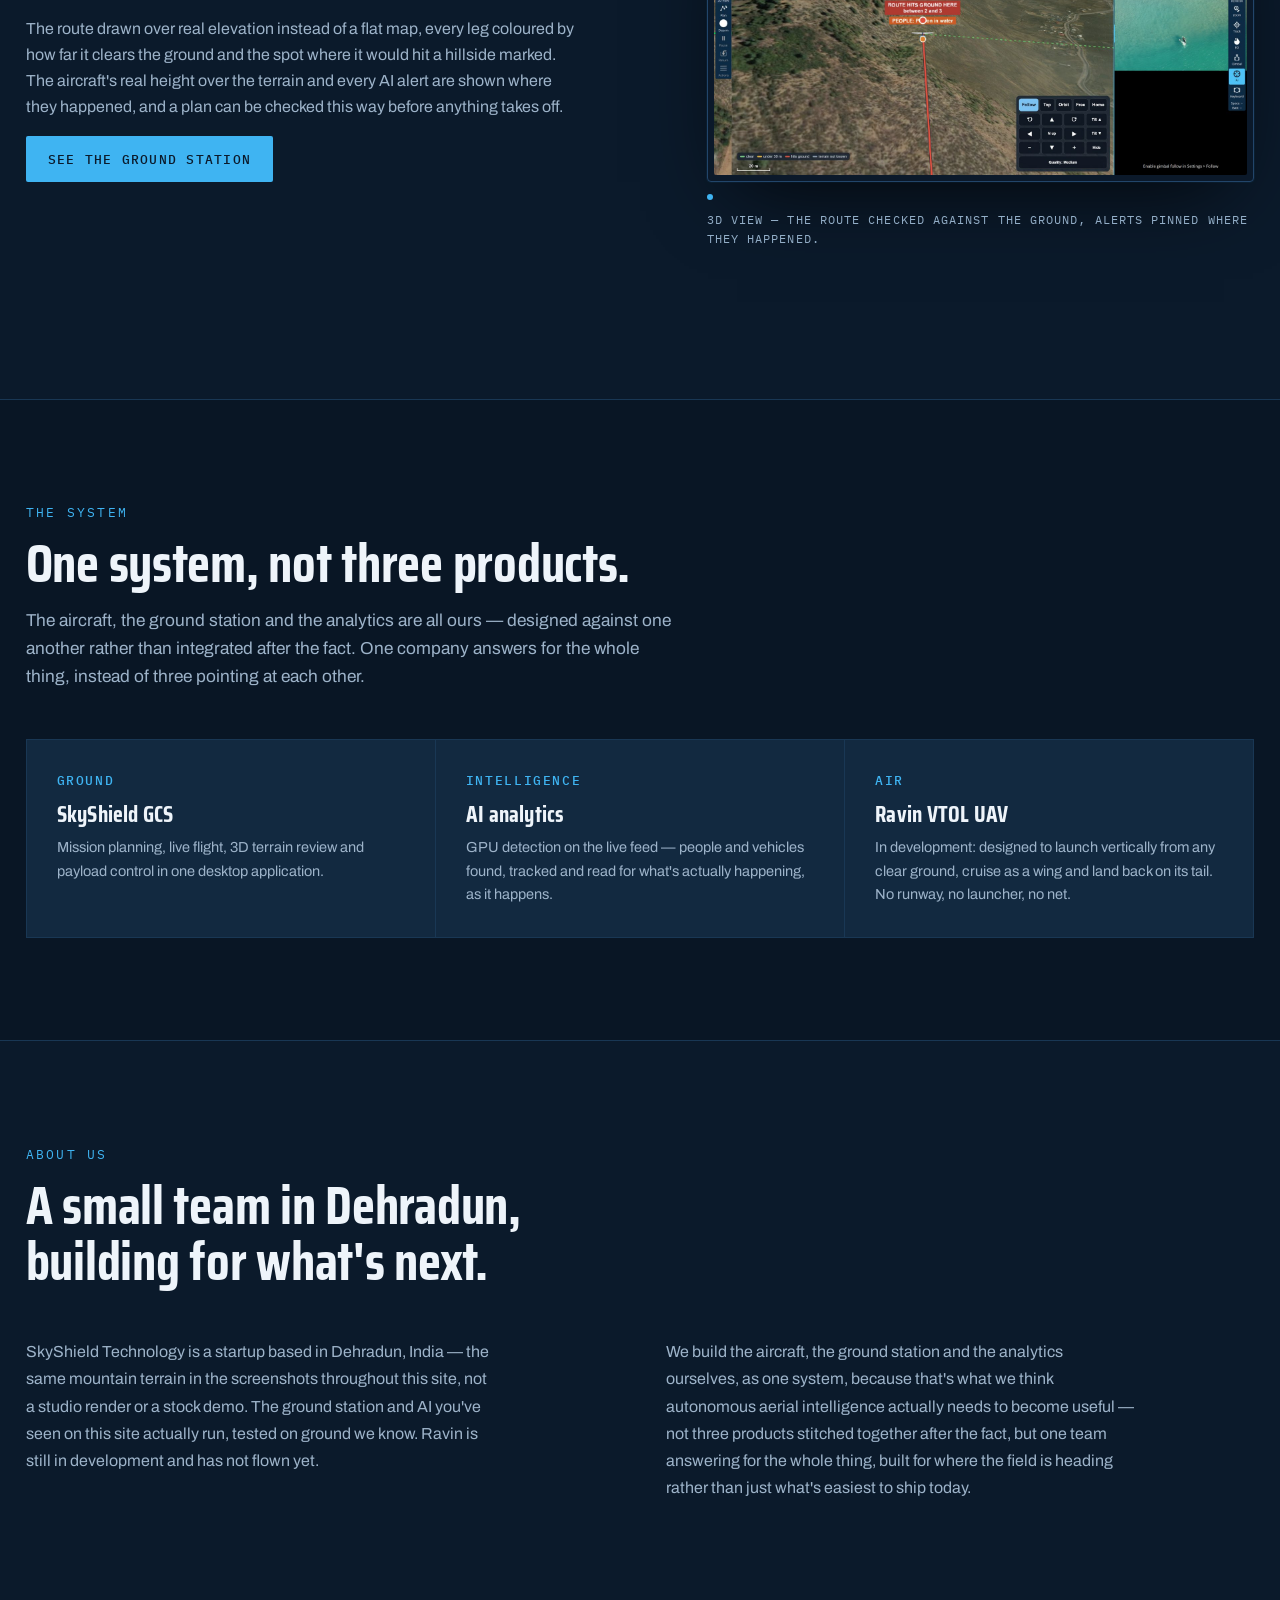
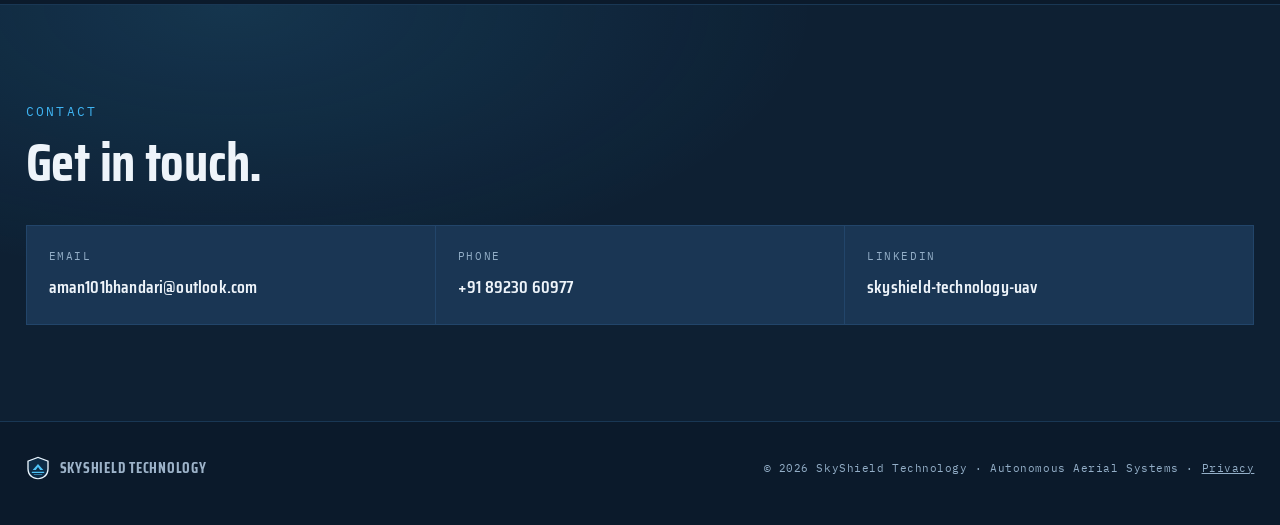
==== commit 37694024: "Ravin: say it has not flown yet; V1.30 renders, specs and CG flight loop - Home and Ravin pages no l" ====
--- a/index.html
+++ b/index.html
@@ -53,15 +53,15 @@
       </div>
     </div>
     <img class="hero-art" src="assets/ravin-render.png"
-         alt="The Ravin VTOL tailsitter in flight in a digital camouflage scheme, both wing propellers turning and wingtip navigation lights lit.">
+         alt="A design render of the Ravin V1.30 VTOL tailsitter: light grey flying-wing body with a blue canopy, two motors on the wing leading edges turning 14-inch propellers, and a camera gimbal under the nose.">
   </div>
 </section>
 
 <section class="band">
   <div class="wrap">
     <div class="sechead">
-      <p class="eyebrow">In flight</p>
-      <h2 class="h2">Ravin, airborne.</h2>
+      <p class="eyebrow">In development</p>
+      <h2 class="h2">Ravin, before first flight.</h2>
     </div>
 
     <!-- Reserved slot for real Ravin flight footage. Drop the file in as
@@ -69,7 +69,7 @@
          no markup change needed. -->
     <figure class="flightslot" id="flightSlot">
       <div class="screenframe">
-        <video id="flightVideo" controls muted loop playsinline preload="metadata" hidden
+        <video id="flightVideo" controls muted loop autoplay playsinline preload="metadata" hidden
                poster="assets/ravin-flight-poster.jpg">
           <source src="assets/ravin-flight.mp4" type="video/mp4">
         </video>
@@ -83,11 +83,11 @@
           </svg>
           <span style="display:block">
             <b>Flight footage</b>
-            <span>Ravin in the air — coming shortly</span>
+            <span>Ravin has not flown yet — footage will follow its first flights</span>
           </span>
         </div>
       </div>
-      <p class="shot-cap">Vertical launch, transition and wing-borne cruise.</p>
+      <p class="shot-cap">CG animation of the V1.30 design: vertical take-off on its tail, transition, wing-borne cruise and landing back on its tail. Ravin has not flown yet.</p>
     </figure>
   </div>
 </section>
@@ -203,7 +203,7 @@
       <div class="cell">
         <span class="tag">Air</span>
         <h3>Ravin VTOL UAV</h3>
-        <p>Launches vertically from any clear ground, cruises as a wing, lands back on its tail. No runway, no launcher, no net.</p>
+        <p>In development: designed to launch vertically from any clear ground, cruise as a wing and land back on its tail. No runway, no launcher, no net.</p>
       </div>
     </div>
   </div>
@@ -218,8 +218,9 @@
     <div class="prose2">
       <p>SkyShield Technology is a startup based in Dehradun, India — the same
       mountain terrain in the screenshots throughout this site, not a studio
-      render or a stock demo. What you've seen on this site is what actually
-      runs, flown and tested on ground we know.</p>
+      render or a stock demo. The ground station and AI you've seen on this
+      site actually run, tested on ground we know. Ravin is still in
+      development and has not flown yet.</p>
       <p>We build the aircraft, the ground station and the analytics ourselves,
       as one system, because that's what we think autonomous aerial intelligence
       actually needs to become useful — not three products stitched together
--- a/assets/site.css
+++ b/assets/site.css
@@ -282,6 +282,9 @@
    the column empty. Cap the paragraph instead and let the heading use the width. */
 .sechead{max-width:none;margin-bottom:clamp(30px,4vw,48px)}
 .sechead h2.h2{margin-bottom:14px;max-width:24ch}
+/* The accent half of a two-part heading, same as .statement h2 em below. Needed here too since the
+   rent page's showreel heading moved out of .statement and into a .sechead when the video was framed. */
+.sechead h2.h2 em{font-style:normal;color:var(--accent)}
 .sechead .lede,.sechead .sub{max-width:66ch}
 
 /* full-bleed visual rest: a statement and an image, no body copy */
@@ -527,6 +530,8 @@
 @media (max-width:900px){.ravin-stage{grid-template-columns:1fr;gap:0}}
 /* backdrop is keyed out of the asset itself, so no mask or filter is needed here */
 .stage-art{width:100%;display:block}
+.ravin-views{margin-top:clamp(20px,3vw,32px)}
+.ravin-views .view{width:100%;height:auto;aspect-ratio:16/10;object-fit:contain;display:block;margin-bottom:18px}
 
 .specgrid{margin:0;display:grid;gap:0}
 .specgrid>div{
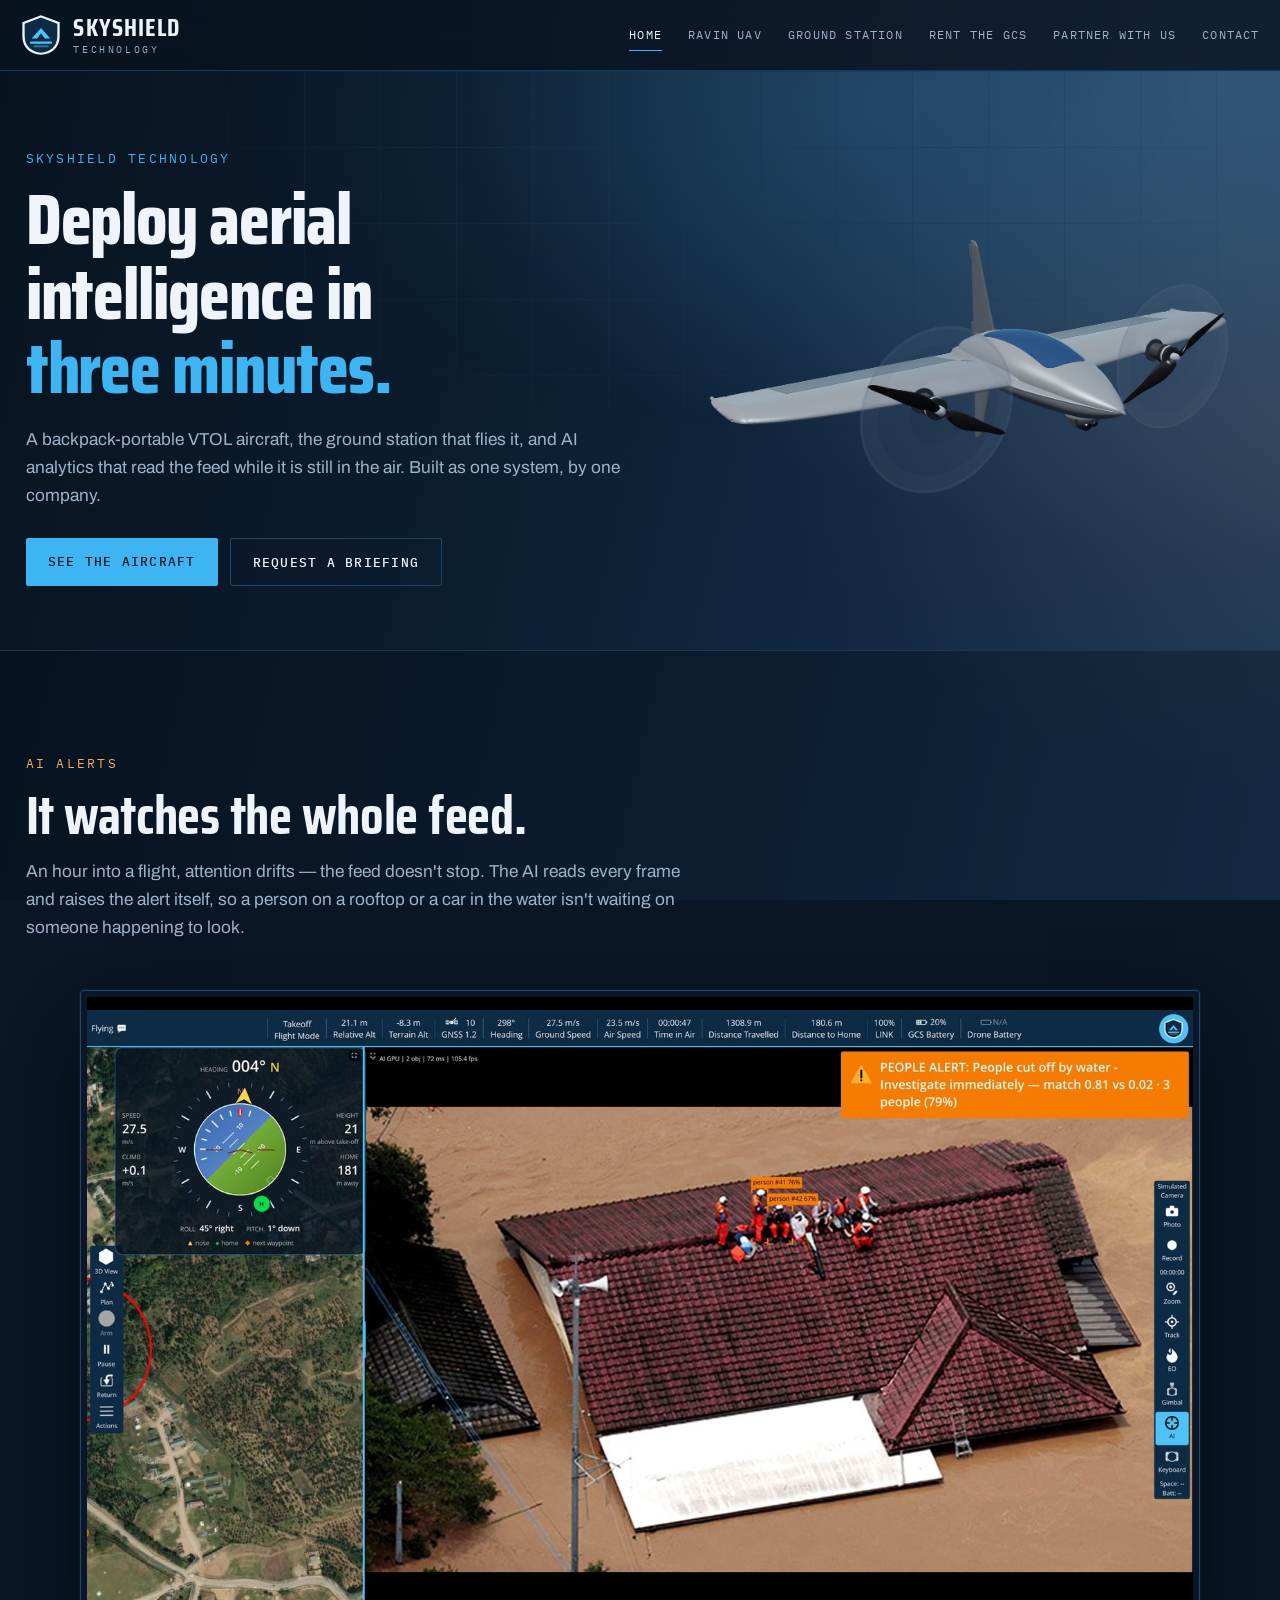
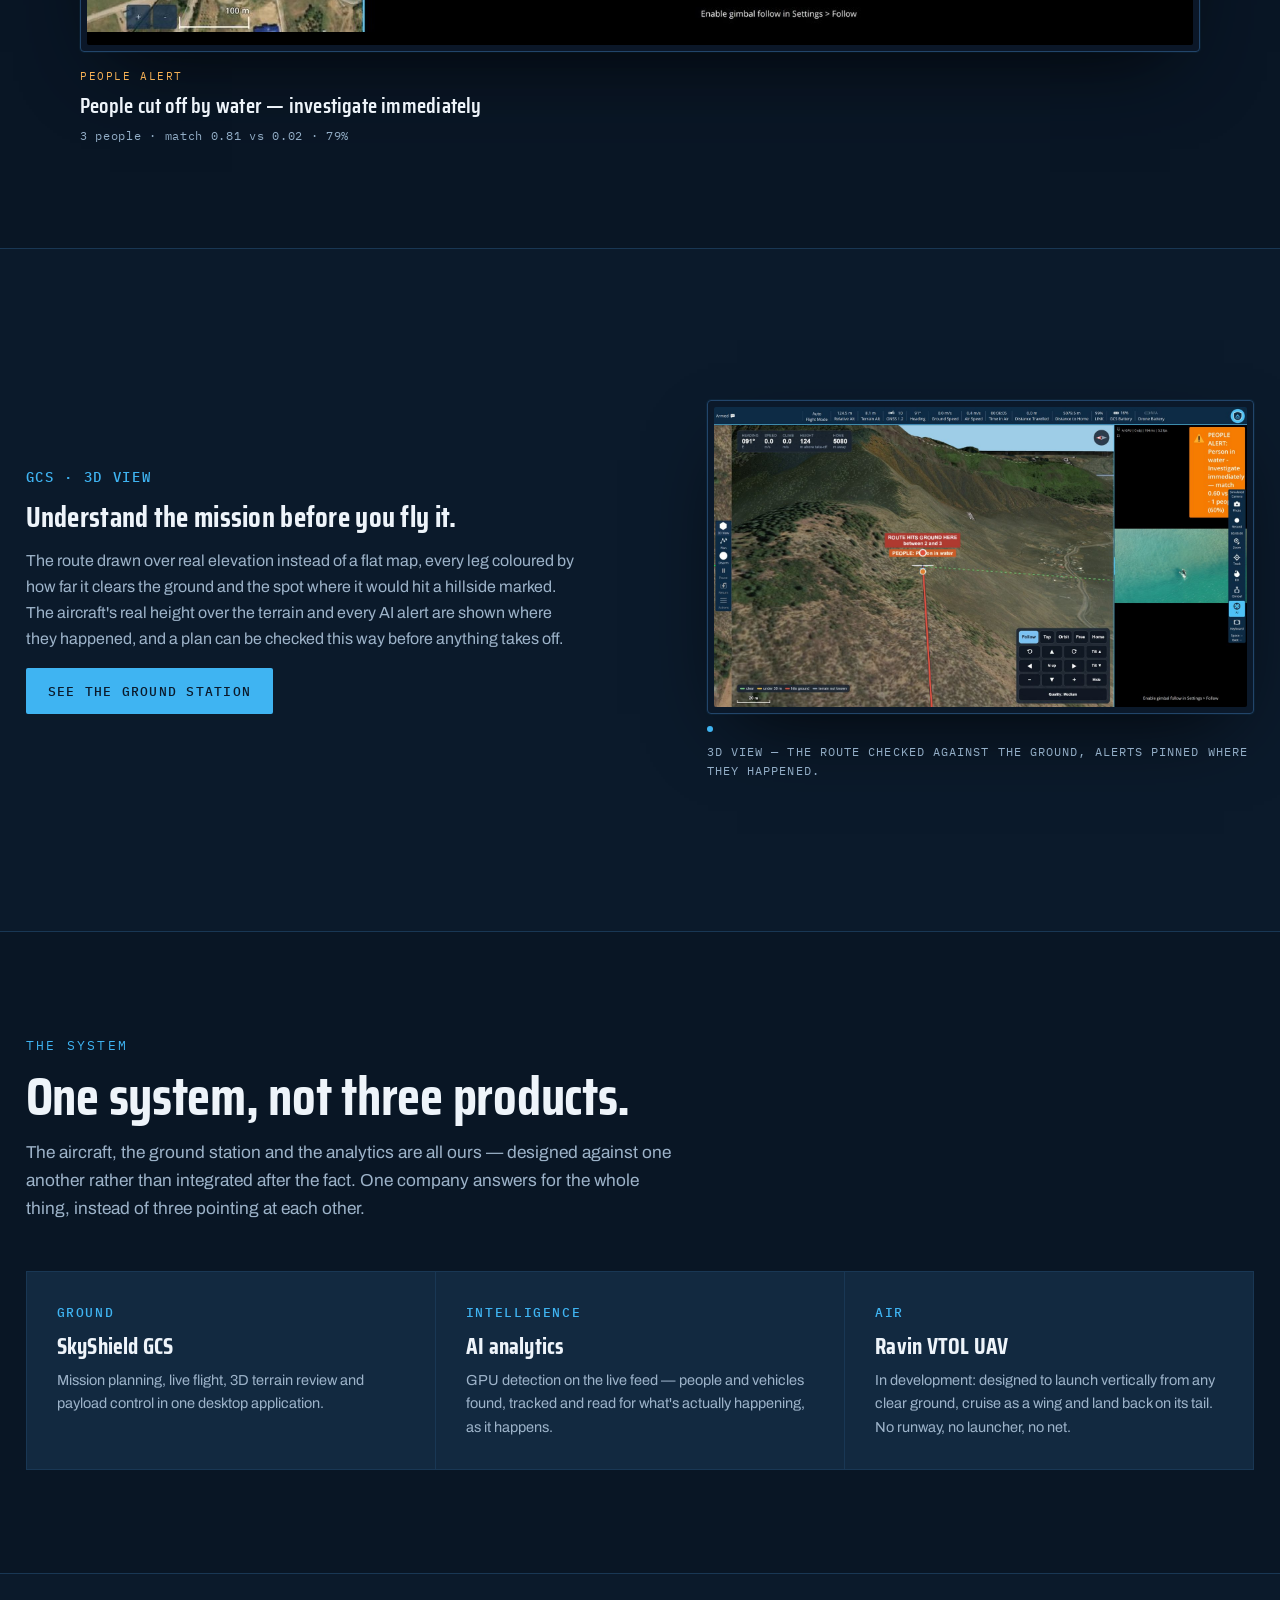
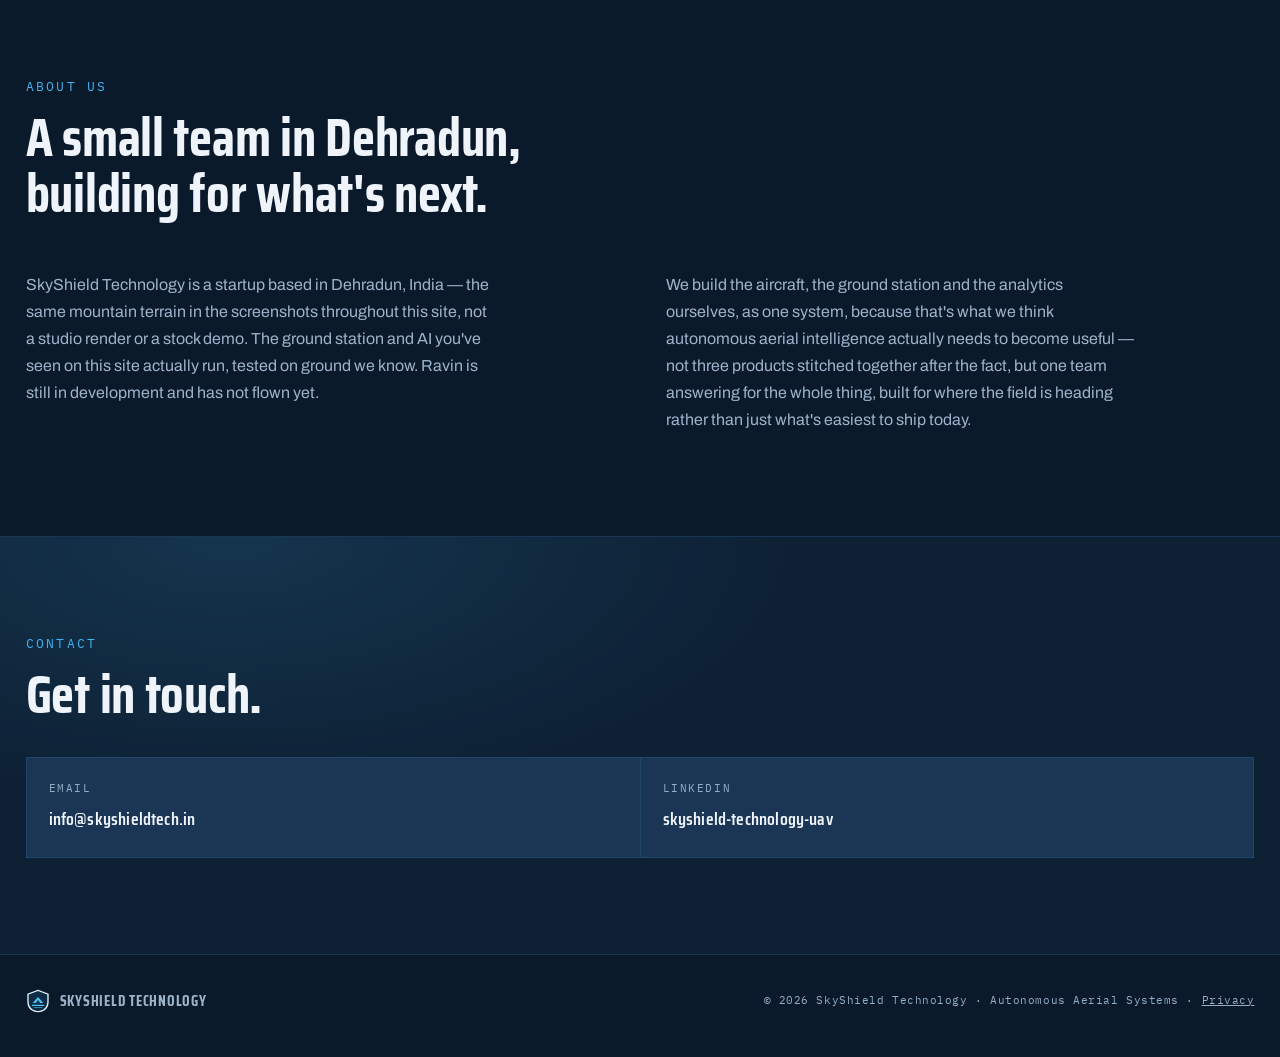
==== commit 039f5645: "Email-only contact: info@skyshieldtech.in; drop the Google Form and phone The Partner page's Google " ====
--- a/index.html
+++ b/index.html
@@ -57,41 +57,6 @@
   </div>
 </section>
 
-<section class="band">
-  <div class="wrap">
-    <div class="sechead">
-      <p class="eyebrow">In development</p>
-      <h2 class="h2">Ravin, before first flight.</h2>
-    </div>
-
-    <!-- Reserved slot for real Ravin flight footage. Drop the file in as
-         assets/ravin-flight.mp4 and it replaces the placeholder automatically —
-         no markup change needed. -->
-    <figure class="flightslot" id="flightSlot">
-      <div class="screenframe">
-        <video id="flightVideo" controls muted loop autoplay playsinline preload="metadata" hidden
-               poster="assets/ravin-flight-poster.jpg">
-          <source src="assets/ravin-flight.mp4" type="video/mp4">
-        </video>
-        <div class="vidplaceholder" id="flightPlaceholder">
-          <svg viewBox="0 0 72 72" aria-hidden="true">
-            <path d="M36 2 4 14v24c0 20 14 30.5 32 32 18-1.5 32-12 32-32V14Z" fill="#eaf6ff"/>
-            <path d="M36 6 8 16.5v21.3C8 55.8 20 65 36 66.4 52 65 64 55.8 64 37.8V16.5Z" fill="#0d2b45"/>
-            <path d="M20 42 36 24l16 18h-9.5L36 33.2 29.5 42Z" fill="#4fc3f7"/>
-            <rect x="17" y="47" width="38" height="4" rx="2" fill="#4fc3f7"/>
-            <rect x="23" y="54" width="26" height="3" rx="1.5" fill="#4fc3f7" opacity=".55"/>
-          </svg>
-          <span style="display:block">
-            <b>Flight footage</b>
-            <span>Ravin has not flown yet — footage will follow its first flights</span>
-          </span>
-        </div>
-      </div>
-      <p class="shot-cap">CG animation of the V1.30 design: vertical take-off on its tail, transition, wing-borne cruise and landing back on its tail. Ravin has not flown yet.</p>
-    </figure>
-  </div>
-</section>
-
 <section class="band alt">
   <div class="wrap">
     <div class="sechead">
@@ -235,8 +200,7 @@
     <p class="eyebrow">Contact</p>
     <h2 class="h2">Get in touch.</h2>
     <div class="cbox">
-      <div><span>Email</span><a href="mailto:aman101bhandari@outlook.com">aman101bhandari@outlook.com</a></div>
-      <div><span>Phone</span><a href="tel:+918923060977">+91 89230 60977</a></div>
+      <div><span>Email</span><a href="mailto:info@skyshieldtech.in">info@skyshieldtech.in</a></div>
       <div><span>LinkedIn</span><a href="https://www.linkedin.com/company/skyshield-technology-uav/"
            target="_blank" rel="noopener">skyshield-technology-uav</a></div>
     </div>
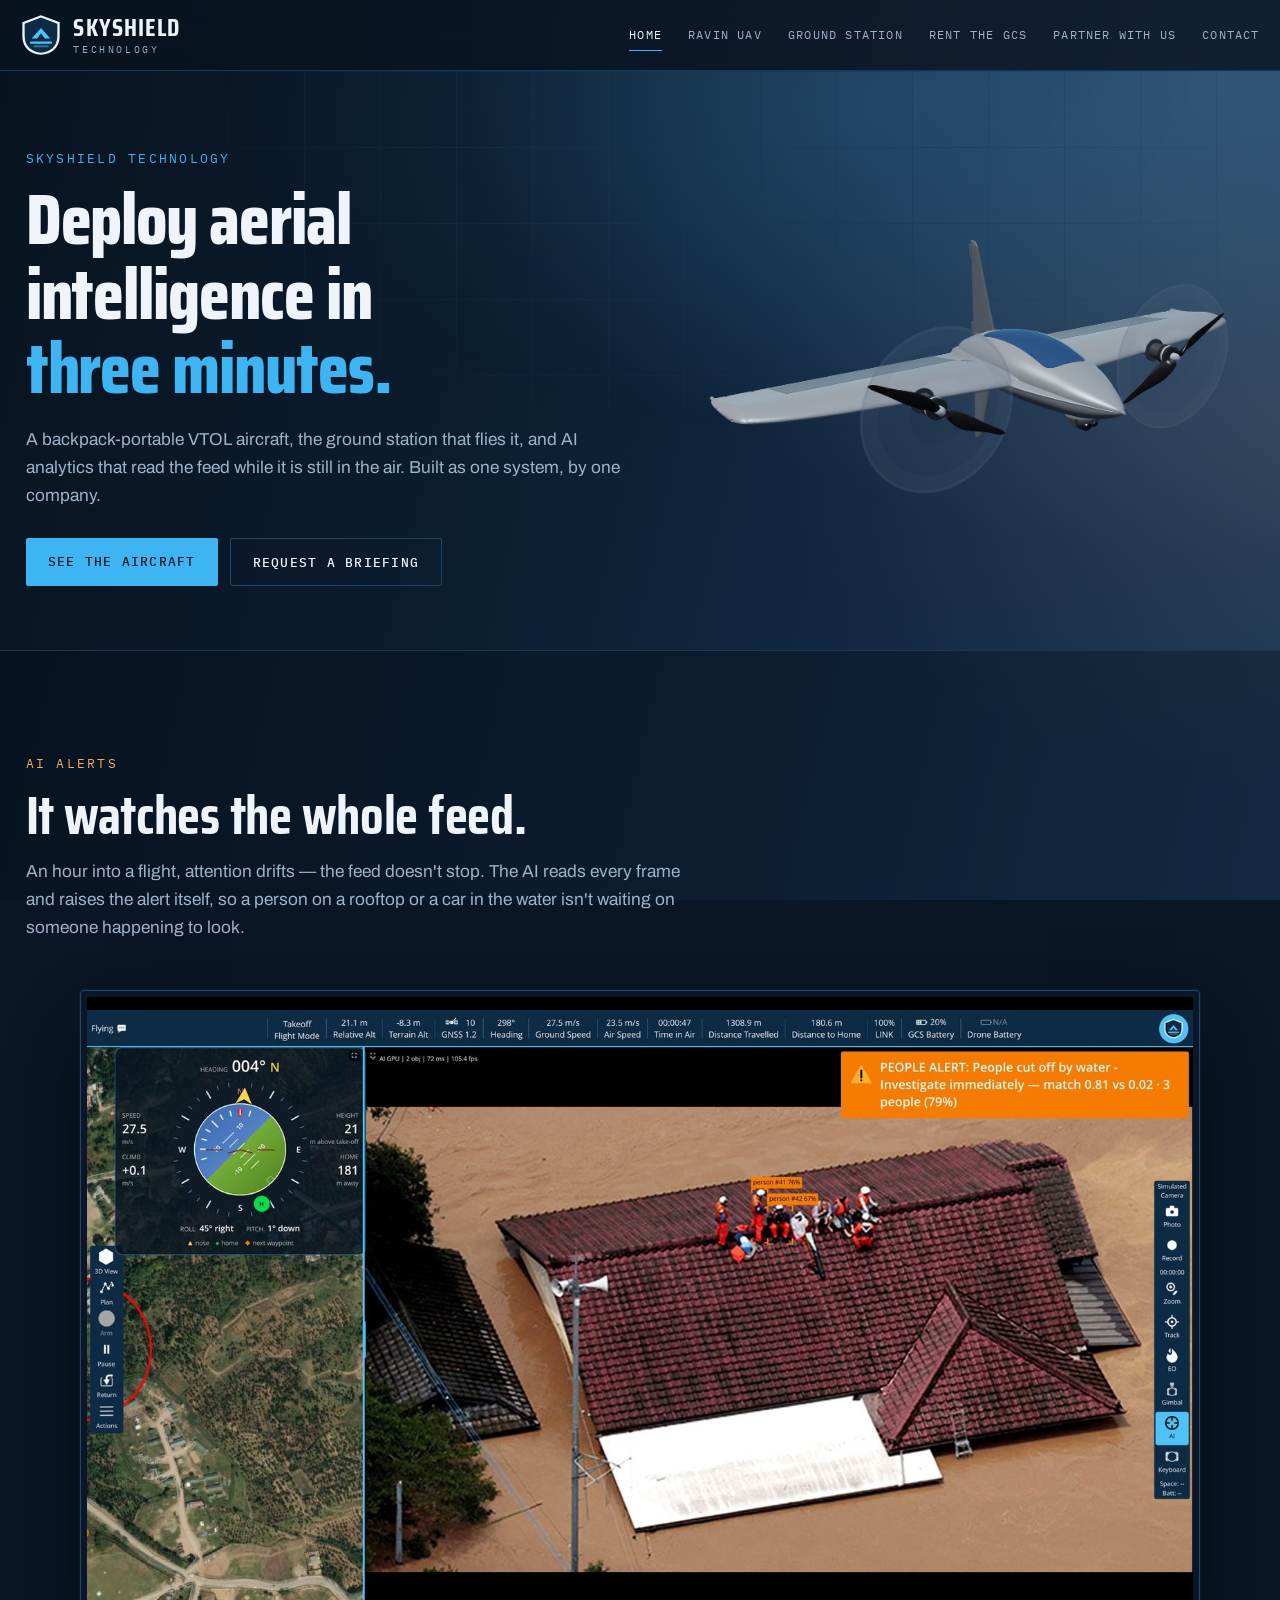
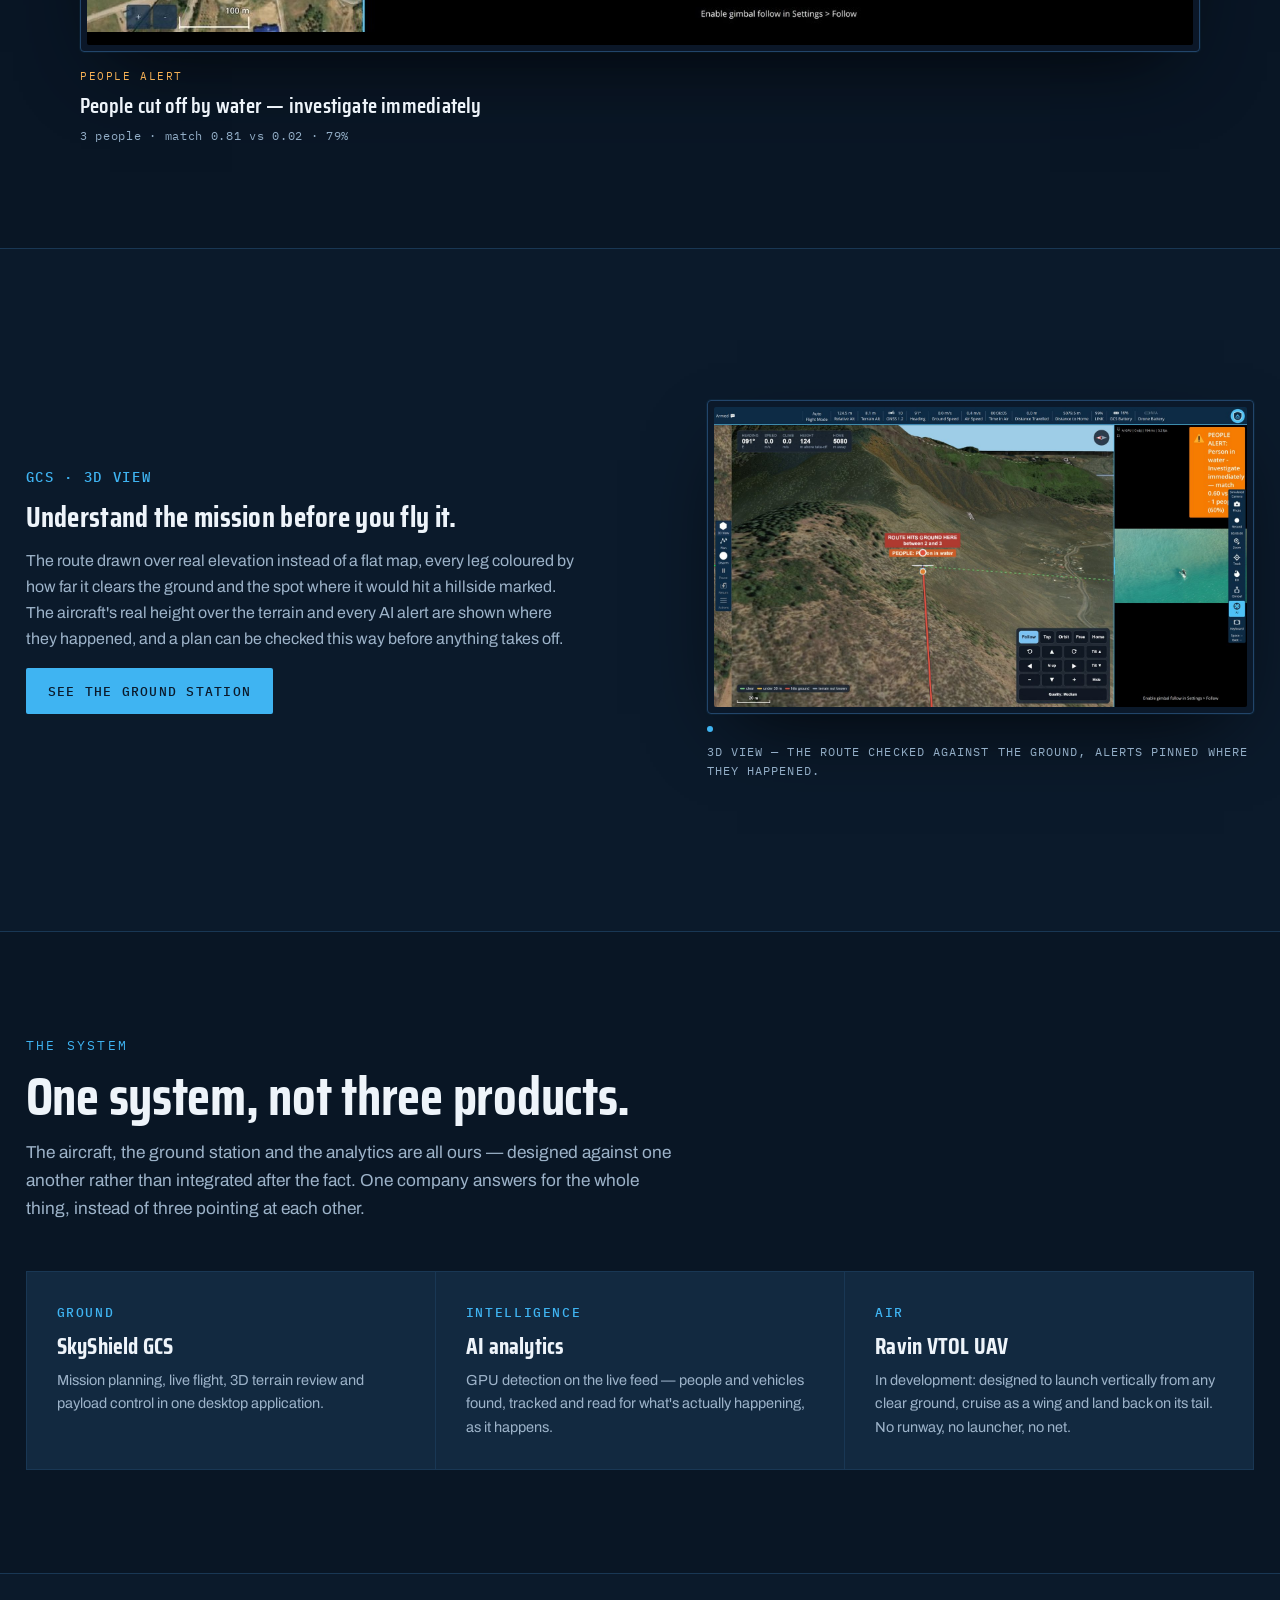
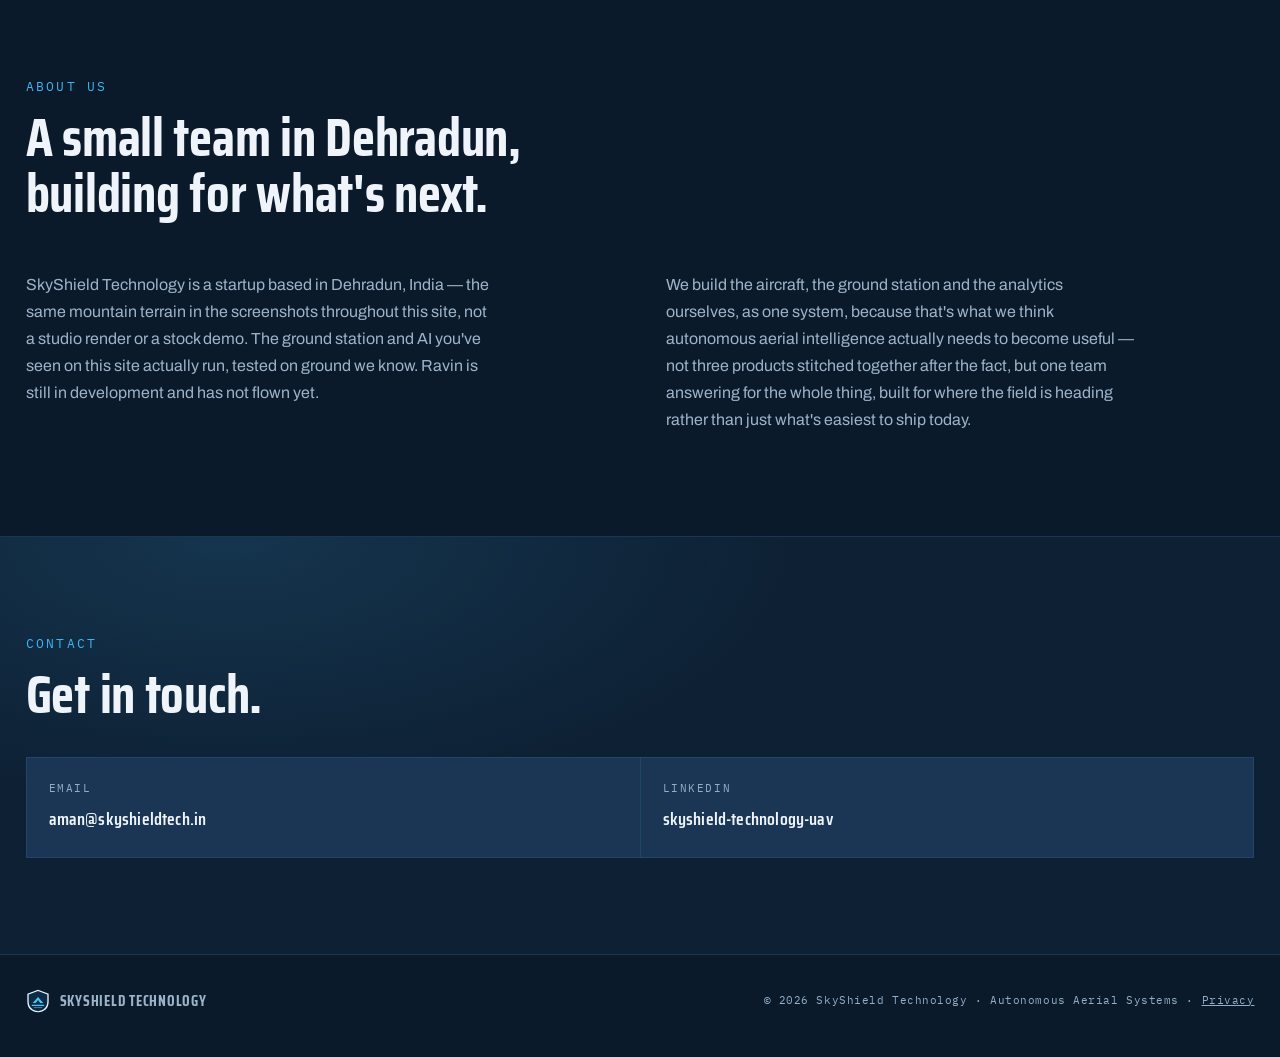
==== commit 3faf74ce: "Contact email: aman@skyshieldtech.in instead of info@ Co-Authored-By: Claude Opus 5.5 <noreply@anthr" ====
--- a/index.html
+++ b/index.html
@@ -200,7 +200,7 @@
     <p class="eyebrow">Contact</p>
     <h2 class="h2">Get in touch.</h2>
     <div class="cbox">
-      <div><span>Email</span><a href="mailto:info@skyshieldtech.in">info@skyshieldtech.in</a></div>
+      <div><span>Email</span><a href="mailto:aman@skyshieldtech.in">aman@skyshieldtech.in</a></div>
       <div><span>LinkedIn</span><a href="https://www.linkedin.com/company/skyshield-technology-uav/"
            target="_blank" rel="noopener">skyshield-technology-uav</a></div>
     </div>
